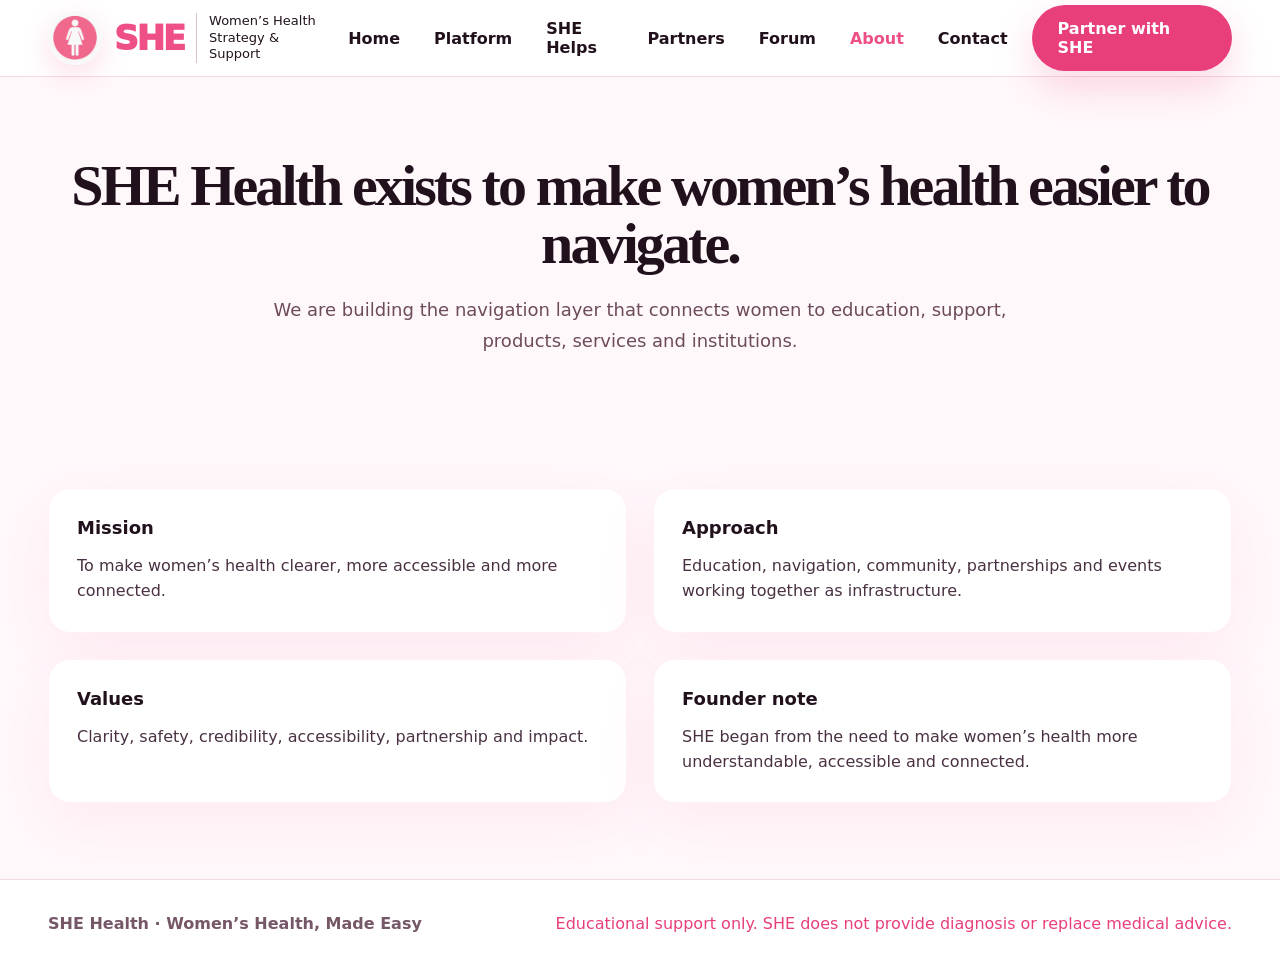
==== about.html @ 7ef0e28c "Update about.html" ====
<!doctype html><html lang="en"><head><link rel="stylesheet" href="css/global.css"><link rel="stylesheet" href="/style.css"><meta charset="utf-8"><meta name="viewport" content="width=device-width,initial-scale=1"><title>About | SHE Health</title><link rel="stylesheet" href="style.css"></head><body><header class="nav"><div class="wrap nav-inner"><a class="brand" href="index.html"><img class="brand-logo" src="assets/logo.png" alt="SHE Health logo"><div class="brand-name">SHE</div><div class="brand-tag">Women’s Health<br>Strategy & Support</div></a><nav class="links"><a href="index.html" >Home</a><a href="platform.html">Platform</a><a href="she-helps.html">SHE Helps</a><a href="partners.html">Partners</a><a href="forum.html">Forum</a><a href="about.html" class="active">About</a><a href="contact.html">Contact</a></nav><a class="btn" href="partners.html">Partner with SHE</a></div></header><main><section class="mini-hero"><div class="wrap"><h1>SHE Health exists to make women’s health easier to navigate.</h1><p>We are building the navigation layer that connects women to education, support, products, services and institutions.</p></div></section><section class="section"><div class="wrap grid2"><div class="card"><h3>Mission</h3><p>To make women’s health clearer, more accessible and more connected.</p></div><div class="card"><h3>Approach</h3><p>Education, navigation, community, partnerships and events working together as infrastructure.</p></div><div class="card"><h3>Values</h3><p>Clarity, safety, credibility, accessibility, partnership and impact.</p></div><div class="card"><h3>Founder note</h3><p>SHE began from the need to make women’s health more understandable, accessible and connected.</p></div></div></section></main><footer class="footer"><div class="wrap footer-inner"><strong>SHE Health · Women’s Health, Made Easy</strong><span>Educational support only. SHE does not provide diagnosis or replace medical advice.</span></div></footer></body></html>
---- css/global.css ----
/* ===== SHE GLOBAL DESIGN SYSTEM ===== */

:root {
  --she-pink: #e83e7c;
  --she-pink-dark: #c92f68;
  --she-pink-soft: #fff3f8;

  --she-black: #111111;
  --she-grey: #555;
  --she-border: #f3dbe6;
}

/* ===== GLOBAL OVERRIDE (FOR EXISTING MESSY STYLES) ===== */

/* Force ALL pinks to match */
button,
.btn,
a.button,
.cta,
.primary-btn {
  background: var(--she-pink) !important;
  border-color: var(--she-pink) !important;
  color: white !important;
}

button:hover,
.btn:hover {
  background: var(--she-pink-dark) !important;
}

/* Text highlights */
span,
.highlight,
.pink {
  color: var(--she-pink) !important;
}

/* Links */
a {
  color: var(--she-black);
}

a:hover {
  color: var(--she-pink);
}

/* Icons / circles */
.icon-circle,
.circle,
.badge {
  background: var(--she-pink) !important;
}

/* Soft background sections */
.soft-bg,
.section-light {
  background: var(--she-pink-soft) !important;
}

/* Borders */
* {
  border-color: var(--she-border);
}

/* ===== HEADER (FOR CONSISTENCY ACROSS ALL PAGES) ===== */

.site-header {
  height: 92px;
  padding: 0 48px;
  display: flex;
  align-items: center;
  justify-content: space-between;
  border-bottom: 1px solid var(--she-border);
  background: #fff;
}

.logo span {
  color: var(--she-pink) !important;
}

/* ===== FORCE OVERRIDE RANDOM INLINE STYLES ===== */

[style*="#e91e63"],
[style*="#ec4899"],
[style*="#d9166f"],
[style*="#ff4d8d"] {
  color: var(--she-pink) !important;
  background: var(--she-pink) !important;
  border-color: var(--she-pink) !important;
}
---- style.css ----
:root{--pink:#ef4f87;--pink2:#f47aa5;--deep:#21111d;--muted:#6d4b5b;--soft:#fff4f8;--card:#fff;--line:#f6d9e4}*{box-sizing:border-box}body{margin:0;background:#fff8fb;color:var(--deep);font-family:Inter,ui-sans-serif,system-ui,-apple-system,BlinkMacSystemFont,"Segoe UI",sans-serif}a{color:inherit;text-decoration:none}.wrap{max-width:1240px;margin:0 auto;padding:0 28px}.nav{position:sticky;top:0;z-index:50;background:rgba(255,255,255,.9);backdrop-filter:blur(14px);border-bottom:1px solid var(--line)}.nav-inner{height:76px;display:flex;align-items:center;justify-content:space-between;gap:24px}.brand{display:flex;align-items:center;gap:12px}.brand-logo{width:54px;height:54px;border-radius:50%;object-fit:cover;box-shadow:0 10px 28px rgba(239,79,135,.18)}.brand-name{font-size:34px;font-weight:950;letter-spacing:-.06em;color:var(--pink);line-height:.9}.brand-tag{font-size:13px;border-left:1px solid #d8c3cc;padding-left:12px;line-height:1.3;color:#22131e}.links{display:flex;align-items:center;gap:34px;font-weight:800}.links a.active,.links a:hover{color:var(--pink)}.btn{display:inline-flex;align-items:center;justify-content:center;border:0;border-radius:999px;padding:14px 26px;background:var(--pink);color:#fff;font-weight:900;box-shadow:0 16px 38px rgba(239,79,135,.22)}.btn.alt{background:#fff;color:var(--pink);border:1.5px solid var(--pink);box-shadow:none}.hero{position:relative;overflow:hidden;background:linear-gradient(180deg,#fff 0%,#fff1f6 100%);border-bottom:1px solid #fae1e9}.hero:after{content:"";position:absolute;left:-5%;right:-5%;bottom:-100px;height:270px;background:rgba(239,79,135,.09);border-radius:50% 50% 0 0;transform:rotate(-3deg)}.hero-grid{position:relative;z-index:1;display:grid;grid-template-columns:.9fr 1.1fr;gap:44px;align-items:center;min-height:650px}.headline{font-family:Georgia,'Times New Roman',serif;font-size:68px;line-height:.98;letter-spacing:-.05em;margin:0}.headline .pink{color:var(--pink)}.lead{font-size:18px;line-height:1.75;max-width:560px;color:#24151d;margin:26px 0}.actions{display:flex;gap:14px;flex-wrap:wrap}.proof{display:grid;grid-template-columns:repeat(3,1fr);gap:28px;margin-top:58px}.proof-item{display:flex;gap:14px;align-items:flex-start}.proof-icon{color:var(--pink);font-size:30px}.proof-title{font-weight:950;margin-bottom:6px}.proof-text{font-size:14px;line-height:1.5;color:#352231}.phones{position:relative;min-height:590px}.phone{position:absolute;bottom:0;border-radius:38px;filter:drop-shadow(0 28px 50px rgba(33,17,29,.22))}.phone.home{left:20px;width:335px;z-index:2}.phone.map{right:0;width:335px;z-index:1;transform:rotate(3deg)}.section{padding:76px 0}.support-grid{display:grid;grid-template-columns:.8fr repeat(4,1fr);gap:26px;align-items:stretch}.section-title{font-family:Georgia,'Times New Roman',serif;font-size:32px;line-height:1.05;letter-spacing:-.035em;margin:0 0 18px}.section-copy{color:#443040;line-height:1.55}.card{background:#fff;border-radius:22px;padding:28px;box-shadow:0 20px 60px rgba(239,79,135,.08);border:1px solid #fff1f5}.card-icon{width:54px;height:54px;border-radius:50%;display:grid;place-items:center;background:linear-gradient(135deg,var(--pink),#e64878);color:#fff;font-size:25px;margin-bottom:18px}.card h3{margin:0 0 16px;font-size:18px}.card p{color:#493143;line-height:1.55;margin:0}.card a,.pink-link{display:inline-block;color:var(--pink);font-weight:900;margin-top:20px}.quote{margin-top:30px;background:#fff4f8;border-radius:24px;padding:28px 40px;display:flex;justify-content:space-between;align-items:center;gap:24px}.quote-mark{font-size:64px;color:var(--pink);font-family:Georgia,serif;line-height:.5}.pill-cloud{display:flex;flex-wrap:wrap;gap:12px;justify-content:center;margin-top:30px}.pill{background:#fff;border-radius:999px;padding:12px 20px;font-weight:900;color:#755163;box-shadow:0 12px 34px rgba(239,79,135,.07)}.dark{background:#24151d;color:#fff}.gradient-panel{background:linear-gradient(135deg,#f24491,#24151d);color:#fff;border-radius:36px;padding:58px}.split{display:grid;grid-template-columns:1fr 1fr;gap:36px;align-items:center}.form{display:grid;gap:14px}.form input,.form select,.form textarea{width:100%;border:1px solid #f1cbd9;border-radius:16px;padding:15px 16px;font:inherit;background:#fff}.footer{padding:34px 0;border-top:1px solid var(--line);background:#fff;color:#765768}.footer-inner{display:flex;justify-content:space-between;gap:20px}.mini-hero{padding:80px 0 34px;text-align:center}.mini-hero h1{font-family:Georgia,'Times New Roman',serif;font-size:58px;letter-spacing:-.05em;line-height:1;margin:0}.mini-hero p{max-width:760px;margin:22px auto;color:var(--muted);font-size:18px;line-height:1.7}.grid3{display:grid;grid-template-columns:repeat(3,1fr);gap:22px}.grid2{display:grid;grid-template-columns:repeat(2,1fr);gap:26px}.notice{background:#fff;border-left:5px solid var(--pink);border-radius:20px;padding:26px;box-shadow:0 18px 48px rgba(239,79,135,.08)}@media(max-width:980px){.links{display:none}.hero-grid,.split,.support-grid{grid-template-columns:1fr}.headline{font-size:52px}.phones{min-height:auto;display:grid;grid-template-columns:1fr 1fr;gap:12px}.phone{position:relative;left:auto!important;right:auto!important;bottom:auto;width:100%!important;transform:none!important}.proof,.grid3,.grid2{grid-template-columns:1fr}.quote{display:block}.brand-name{font-size:28px}}@media(max-width:620px){.wrap{padding:0 18px}.hero-grid{min-height:auto;padding:56px 0}.headline{font-size:43px}.proof{grid-template-columns:1fr}.phones{grid-template-columns:1fr}.phone.map{display:none}.nav-inner{height:auto;padding:14px 0}.brand-tag{display:none}.btn{padding:12px 18px}.mini-hero h1{font-size:42px}.gradient-panel{padding:32px}}

/* Corrected previous homepage format with real logo + app visuals */
.brand-word{font-size:34px;font-weight:950;letter-spacing:-.06em;color:var(--pink);line-height:.9}.dark-btn{background:#24151d}.classic-hero{position:relative;overflow:hidden;padding:74px 0 84px;background:#fff8fb}.hero-glow{position:absolute;border-radius:999px;filter:blur(52px);opacity:.7}.hero-glow-one{width:360px;height:360px;background:#ffd3e2;left:42%;top:45px}.hero-glow-two{width:420px;height:420px;background:#ffe9f1;right:-140px;top:160px}.classic-hero-grid{position:relative;z-index:1;display:grid;grid-template-columns:1.05fr .95fr;gap:56px;align-items:center}.eyebrow{display:inline-flex;align-items:center;gap:8px;border:1px solid #f6cddd;background:#fff;border-radius:999px;padding:10px 16px;color:#c22c75;font-weight:900;box-shadow:0 10px 30px rgba(239,79,135,.08);margin-bottom:24px}.classic-copy h1{font-size:76px;line-height:.94;letter-spacing:-.07em;margin:0;font-weight:950}.classic-lead{font-size:20px;line-height:1.7;color:#6d4b5b;max-width:660px;margin:28px 0}.tag-row{display:flex;flex-wrap:wrap;gap:12px;margin-top:30px}.tag-row span{background:#fff;border-radius:999px;padding:11px 16px;color:#7b5364;font-weight:900;box-shadow:0 12px 34px rgba(239,79,135,.07)}.app-visual-card{position:relative;background:#fff;border:1px solid #f8dce7;border-radius:42px;padding:24px;box-shadow:0 34px 80px rgba(239,79,135,.16)}.visual-label{display:flex;justify-content:space-between;align-items:center;background:#fff3f8;border-radius:28px;padding:18px 20px;margin-bottom:18px}.visual-label p{margin:0 0 2px;color:#8c6274;font-size:14px;font-weight:900}.visual-label h3{margin:0;font-size:24px}.visual-label span{height:44px;width:44px;border-radius:50%;background:#fff;display:grid;place-items:center;color:var(--pink);box-shadow:0 8px 24px rgba(239,79,135,.12)}.app-screens{display:grid;grid-template-columns:1fr 1fr;gap:16px;align-items:end}.screen-card{background:#fff;border-radius:32px;padding:10px;box-shadow:0 22px 55px rgba(33,17,29,.14);overflow:hidden}.screen-card img{display:block;width:100%;height:auto;border-radius:24px}.main-screen{transform:translateY(10px)}.map-screen{transform:rotate(2deg)}.nearby-card{display:flex;gap:14px;margin-top:26px;background:#24151d;color:#fff;border-radius:28px;padding:22px}.nearby-card span{color:#ff8fbe;font-size:22px}.nearby-card p{margin:6px 0 0;color:rgba(255,255,255,.72);line-height:1.55}.white-band{background:#fff}.center-block{text-align:center}.mini-eyebrow{text-transform:uppercase;letter-spacing:.22em;color:var(--pink);font-size:13px;font-weight:950}.big-title{font-size:52px;line-height:1;letter-spacing:-.06em;margin:10px 0 18px;font-weight:950}.wide{max-width:760px;margin-left:auto;margin-right:auto}.platform-grid{margin-top:36px}.dark-section{background:#24151d;color:#fff}.light{color:#fff}.light-copy{color:rgba(255,255,255,.72)}.pink-text{color:#ff8fbe}.light-btn{background:#fff;color:#24151d;box-shadow:none;margin-top:24px}.step-grid{display:grid;grid-template-columns:repeat(3,1fr);gap:18px}.step-card{background:rgba(255,255,255,.09);border:1px solid rgba(255,255,255,.1);border-radius:30px;padding:28px}.step-card span{font-size:42px;color:#ff8fbe;font-weight:950}.step-card p{color:rgba(255,255,255,.72);line-height:1.55}.pill-cloud.left{justify-content:flex-start}.stack-card{display:grid;gap:16px;background:#fff;border-radius:38px;padding:24px;box-shadow:0 26px 70px rgba(239,79,135,.12)}.forum-badge{display:inline-flex;background:rgba(255,255,255,.14);border-radius:999px;padding:10px 16px;font-weight:900;margin-bottom:20px}.glass-card{background:rgba(255,255,255,.14);border-radius:32px;padding:30px}.glass-card p{color:rgba(255,255,255,.8)}.actions.center{justify-content:center}@media(max-width:980px){.classic-hero-grid{grid-template-columns:1fr}.classic-copy h1{font-size:56px}.app-screens{max-width:600px}.big-title{font-size:42px}.step-grid{grid-template-columns:1fr}}@media(max-width:620px){.classic-copy h1{font-size:42px}.classic-lead{font-size:17px}.app-screens{grid-template-columns:1fr}.map-screen{display:none}.app-visual-card{padding:16px;border-radius:28px}.big-title{font-size:36px}}
/* ===== SHE MOBILE HEADER ===== */

.she-mobile-header {
  width: 100%;
  height: 88px;
  padding: 18px 28px;
  display: flex;
  align-items: center;
  justify-content: space-between;
  background: #fff7fb;
  border-bottom: 1px solid #ffd6e8;
  position: sticky;
  top: 0;
  z-index: 999;
}

.she-brand {
  display: flex;
  align-items: center;
  gap: 14px;
  text-decoration: none;
  color: #ff3f96;
  font-weight: 900;
  font-size: 42px;
}

.she-logo {
  width: 58px;
  height: 58px;
  border-radius: 50%;
}

.she-menu-toggle {
  width: 52px;
  height: 52px;
  border: none;
  background: transparent;
  display: flex;
  flex-direction: column;
  justify-content: center;
  gap: 7px;
  cursor: pointer;
}

.she-menu-toggle span {
  width: 34px;
  height: 4px;
  background: #ff3f96;
  border-radius: 999px;
}

.she-mobile-menu {
  display: none;
  flex-direction: column;
  background: #fff7fb;
  padding: 24px 28px;
  gap: 20px;
  position: sticky;
  top: 88px;
  z-index: 998;
}

.she-mobile-menu a {
  color: #2a1522;
  text-decoration: none;
  font-size: 22px;
  font-weight: 800;
}

.she-mobile-menu .menu-cta {
  background: #ff3f96;
  color: white;
  padding: 16px;
  border-radius: 999px;
  text-align: center;
}

.she-mobile-menu.active {
  display: flex;
}

/* Hide on desktop */
@media (min-width: 769px) {
  .she-mobile-header,
  .she-mobile-menu {
    display: none;
  }
}
---- style.css ----
:root{--pink:#ef4f87;--pink2:#f47aa5;--deep:#21111d;--muted:#6d4b5b;--soft:#fff4f8;--card:#fff;--line:#f6d9e4}*{box-sizing:border-box}body{margin:0;background:#fff8fb;color:var(--deep);font-family:Inter,ui-sans-serif,system-ui,-apple-system,BlinkMacSystemFont,"Segoe UI",sans-serif}a{color:inherit;text-decoration:none}.wrap{max-width:1240px;margin:0 auto;padding:0 28px}.nav{position:sticky;top:0;z-index:50;background:rgba(255,255,255,.9);backdrop-filter:blur(14px);border-bottom:1px solid var(--line)}.nav-inner{height:76px;display:flex;align-items:center;justify-content:space-between;gap:24px}.brand{display:flex;align-items:center;gap:12px}.brand-logo{width:54px;height:54px;border-radius:50%;object-fit:cover;box-shadow:0 10px 28px rgba(239,79,135,.18)}.brand-name{font-size:34px;font-weight:950;letter-spacing:-.06em;color:var(--pink);line-height:.9}.brand-tag{font-size:13px;border-left:1px solid #d8c3cc;padding-left:12px;line-height:1.3;color:#22131e}.links{display:flex;align-items:center;gap:34px;font-weight:800}.links a.active,.links a:hover{color:var(--pink)}.btn{display:inline-flex;align-items:center;justify-content:center;border:0;border-radius:999px;padding:14px 26px;background:var(--pink);color:#fff;font-weight:900;box-shadow:0 16px 38px rgba(239,79,135,.22)}.btn.alt{background:#fff;color:var(--pink);border:1.5px solid var(--pink);box-shadow:none}.hero{position:relative;overflow:hidden;background:linear-gradient(180deg,#fff 0%,#fff1f6 100%);border-bottom:1px solid #fae1e9}.hero:after{content:"";position:absolute;left:-5%;right:-5%;bottom:-100px;height:270px;background:rgba(239,79,135,.09);border-radius:50% 50% 0 0;transform:rotate(-3deg)}.hero-grid{position:relative;z-index:1;display:grid;grid-template-columns:.9fr 1.1fr;gap:44px;align-items:center;min-height:650px}.headline{font-family:Georgia,'Times New Roman',serif;font-size:68px;line-height:.98;letter-spacing:-.05em;margin:0}.headline .pink{color:var(--pink)}.lead{font-size:18px;line-height:1.75;max-width:560px;color:#24151d;margin:26px 0}.actions{display:flex;gap:14px;flex-wrap:wrap}.proof{display:grid;grid-template-columns:repeat(3,1fr);gap:28px;margin-top:58px}.proof-item{display:flex;gap:14px;align-items:flex-start}.proof-icon{color:var(--pink);font-size:30px}.proof-title{font-weight:950;margin-bottom:6px}.proof-text{font-size:14px;line-height:1.5;color:#352231}.phones{position:relative;min-height:590px}.phone{position:absolute;bottom:0;border-radius:38px;filter:drop-shadow(0 28px 50px rgba(33,17,29,.22))}.phone.home{left:20px;width:335px;z-index:2}.phone.map{right:0;width:335px;z-index:1;transform:rotate(3deg)}.section{padding:76px 0}.support-grid{display:grid;grid-template-columns:.8fr repeat(4,1fr);gap:26px;align-items:stretch}.section-title{font-family:Georgia,'Times New Roman',serif;font-size:32px;line-height:1.05;letter-spacing:-.035em;margin:0 0 18px}.section-copy{color:#443040;line-height:1.55}.card{background:#fff;border-radius:22px;padding:28px;box-shadow:0 20px 60px rgba(239,79,135,.08);border:1px solid #fff1f5}.card-icon{width:54px;height:54px;border-radius:50%;display:grid;place-items:center;background:linear-gradient(135deg,var(--pink),#e64878);color:#fff;font-size:25px;margin-bottom:18px}.card h3{margin:0 0 16px;font-size:18px}.card p{color:#493143;line-height:1.55;margin:0}.card a,.pink-link{display:inline-block;color:var(--pink);font-weight:900;margin-top:20px}.quote{margin-top:30px;background:#fff4f8;border-radius:24px;padding:28px 40px;display:flex;justify-content:space-between;align-items:center;gap:24px}.quote-mark{font-size:64px;color:var(--pink);font-family:Georgia,serif;line-height:.5}.pill-cloud{display:flex;flex-wrap:wrap;gap:12px;justify-content:center;margin-top:30px}.pill{background:#fff;border-radius:999px;padding:12px 20px;font-weight:900;color:#755163;box-shadow:0 12px 34px rgba(239,79,135,.07)}.dark{background:#24151d;color:#fff}.gradient-panel{background:linear-gradient(135deg,#f24491,#24151d);color:#fff;border-radius:36px;padding:58px}.split{display:grid;grid-template-columns:1fr 1fr;gap:36px;align-items:center}.form{display:grid;gap:14px}.form input,.form select,.form textarea{width:100%;border:1px solid #f1cbd9;border-radius:16px;padding:15px 16px;font:inherit;background:#fff}.footer{padding:34px 0;border-top:1px solid var(--line);background:#fff;color:#765768}.footer-inner{display:flex;justify-content:space-between;gap:20px}.mini-hero{padding:80px 0 34px;text-align:center}.mini-hero h1{font-family:Georgia,'Times New Roman',serif;font-size:58px;letter-spacing:-.05em;line-height:1;margin:0}.mini-hero p{max-width:760px;margin:22px auto;color:var(--muted);font-size:18px;line-height:1.7}.grid3{display:grid;grid-template-columns:repeat(3,1fr);gap:22px}.grid2{display:grid;grid-template-columns:repeat(2,1fr);gap:26px}.notice{background:#fff;border-left:5px solid var(--pink);border-radius:20px;padding:26px;box-shadow:0 18px 48px rgba(239,79,135,.08)}@media(max-width:980px){.links{display:none}.hero-grid,.split,.support-grid{grid-template-columns:1fr}.headline{font-size:52px}.phones{min-height:auto;display:grid;grid-template-columns:1fr 1fr;gap:12px}.phone{position:relative;left:auto!important;right:auto!important;bottom:auto;width:100%!important;transform:none!important}.proof,.grid3,.grid2{grid-template-columns:1fr}.quote{display:block}.brand-name{font-size:28px}}@media(max-width:620px){.wrap{padding:0 18px}.hero-grid{min-height:auto;padding:56px 0}.headline{font-size:43px}.proof{grid-template-columns:1fr}.phones{grid-template-columns:1fr}.phone.map{display:none}.nav-inner{height:auto;padding:14px 0}.brand-tag{display:none}.btn{padding:12px 18px}.mini-hero h1{font-size:42px}.gradient-panel{padding:32px}}

/* Corrected previous homepage format with real logo + app visuals */
.brand-word{font-size:34px;font-weight:950;letter-spacing:-.06em;color:var(--pink);line-height:.9}.dark-btn{background:#24151d}.classic-hero{position:relative;overflow:hidden;padding:74px 0 84px;background:#fff8fb}.hero-glow{position:absolute;border-radius:999px;filter:blur(52px);opacity:.7}.hero-glow-one{width:360px;height:360px;background:#ffd3e2;left:42%;top:45px}.hero-glow-two{width:420px;height:420px;background:#ffe9f1;right:-140px;top:160px}.classic-hero-grid{position:relative;z-index:1;display:grid;grid-template-columns:1.05fr .95fr;gap:56px;align-items:center}.eyebrow{display:inline-flex;align-items:center;gap:8px;border:1px solid #f6cddd;background:#fff;border-radius:999px;padding:10px 16px;color:#c22c75;font-weight:900;box-shadow:0 10px 30px rgba(239,79,135,.08);margin-bottom:24px}.classic-copy h1{font-size:76px;line-height:.94;letter-spacing:-.07em;margin:0;font-weight:950}.classic-lead{font-size:20px;line-height:1.7;color:#6d4b5b;max-width:660px;margin:28px 0}.tag-row{display:flex;flex-wrap:wrap;gap:12px;margin-top:30px}.tag-row span{background:#fff;border-radius:999px;padding:11px 16px;color:#7b5364;font-weight:900;box-shadow:0 12px 34px rgba(239,79,135,.07)}.app-visual-card{position:relative;background:#fff;border:1px solid #f8dce7;border-radius:42px;padding:24px;box-shadow:0 34px 80px rgba(239,79,135,.16)}.visual-label{display:flex;justify-content:space-between;align-items:center;background:#fff3f8;border-radius:28px;padding:18px 20px;margin-bottom:18px}.visual-label p{margin:0 0 2px;color:#8c6274;font-size:14px;font-weight:900}.visual-label h3{margin:0;font-size:24px}.visual-label span{height:44px;width:44px;border-radius:50%;background:#fff;display:grid;place-items:center;color:var(--pink);box-shadow:0 8px 24px rgba(239,79,135,.12)}.app-screens{display:grid;grid-template-columns:1fr 1fr;gap:16px;align-items:end}.screen-card{background:#fff;border-radius:32px;padding:10px;box-shadow:0 22px 55px rgba(33,17,29,.14);overflow:hidden}.screen-card img{display:block;width:100%;height:auto;border-radius:24px}.main-screen{transform:translateY(10px)}.map-screen{transform:rotate(2deg)}.nearby-card{display:flex;gap:14px;margin-top:26px;background:#24151d;color:#fff;border-radius:28px;padding:22px}.nearby-card span{color:#ff8fbe;font-size:22px}.nearby-card p{margin:6px 0 0;color:rgba(255,255,255,.72);line-height:1.55}.white-band{background:#fff}.center-block{text-align:center}.mini-eyebrow{text-transform:uppercase;letter-spacing:.22em;color:var(--pink);font-size:13px;font-weight:950}.big-title{font-size:52px;line-height:1;letter-spacing:-.06em;margin:10px 0 18px;font-weight:950}.wide{max-width:760px;margin-left:auto;margin-right:auto}.platform-grid{margin-top:36px}.dark-section{background:#24151d;color:#fff}.light{color:#fff}.light-copy{color:rgba(255,255,255,.72)}.pink-text{color:#ff8fbe}.light-btn{background:#fff;color:#24151d;box-shadow:none;margin-top:24px}.step-grid{display:grid;grid-template-columns:repeat(3,1fr);gap:18px}.step-card{background:rgba(255,255,255,.09);border:1px solid rgba(255,255,255,.1);border-radius:30px;padding:28px}.step-card span{font-size:42px;color:#ff8fbe;font-weight:950}.step-card p{color:rgba(255,255,255,.72);line-height:1.55}.pill-cloud.left{justify-content:flex-start}.stack-card{display:grid;gap:16px;background:#fff;border-radius:38px;padding:24px;box-shadow:0 26px 70px rgba(239,79,135,.12)}.forum-badge{display:inline-flex;background:rgba(255,255,255,.14);border-radius:999px;padding:10px 16px;font-weight:900;margin-bottom:20px}.glass-card{background:rgba(255,255,255,.14);border-radius:32px;padding:30px}.glass-card p{color:rgba(255,255,255,.8)}.actions.center{justify-content:center}@media(max-width:980px){.classic-hero-grid{grid-template-columns:1fr}.classic-copy h1{font-size:56px}.app-screens{max-width:600px}.big-title{font-size:42px}.step-grid{grid-template-columns:1fr}}@media(max-width:620px){.classic-copy h1{font-size:42px}.classic-lead{font-size:17px}.app-screens{grid-template-columns:1fr}.map-screen{display:none}.app-visual-card{padding:16px;border-radius:28px}.big-title{font-size:36px}}
/* ===== SHE MOBILE HEADER ===== */

.she-mobile-header {
  width: 100%;
  height: 88px;
  padding: 18px 28px;
  display: flex;
  align-items: center;
  justify-content: space-between;
  background: #fff7fb;
  border-bottom: 1px solid #ffd6e8;
  position: sticky;
  top: 0;
  z-index: 999;
}

.she-brand {
  display: flex;
  align-items: center;
  gap: 14px;
  text-decoration: none;
  color: #ff3f96;
  font-weight: 900;
  font-size: 42px;
}

.she-logo {
  width: 58px;
  height: 58px;
  border-radius: 50%;
}

.she-menu-toggle {
  width: 52px;
  height: 52px;
  border: none;
  background: transparent;
  display: flex;
  flex-direction: column;
  justify-content: center;
  gap: 7px;
  cursor: pointer;
}

.she-menu-toggle span {
  width: 34px;
  height: 4px;
  background: #ff3f96;
  border-radius: 999px;
}

.she-mobile-menu {
  display: none;
  flex-direction: column;
  background: #fff7fb;
  padding: 24px 28px;
  gap: 20px;
  position: sticky;
  top: 88px;
  z-index: 998;
}

.she-mobile-menu a {
  color: #2a1522;
  text-decoration: none;
  font-size: 22px;
  font-weight: 800;
}

.she-mobile-menu .menu-cta {
  background: #ff3f96;
  color: white;
  padding: 16px;
  border-radius: 999px;
  text-align: center;
}

.she-mobile-menu.active {
  display: flex;
}

/* Hide on desktop */
@media (min-width: 769px) {
  .she-mobile-header,
  .she-mobile-menu {
    display: none;
  }
}
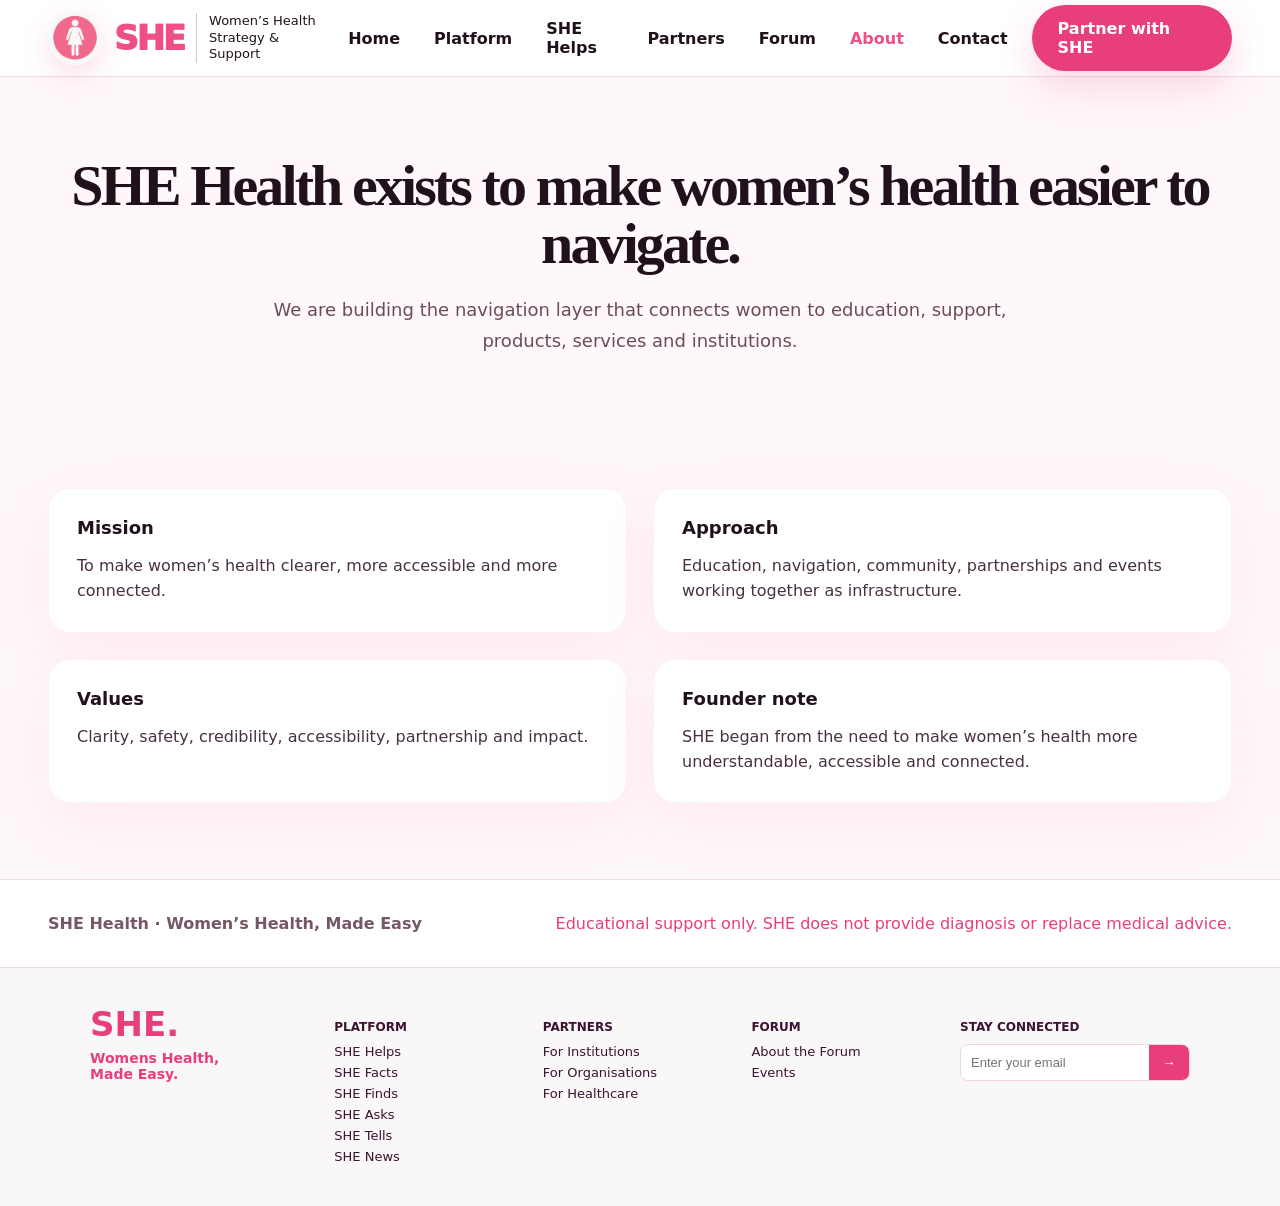
==== commit ffe7ac13: "Update about.html" ====
--- a/about.html
+++ b/about.html
@@ -1 +1,41 @@
-<!doctype html><html lang="en"><head><link rel="stylesheet" href="css/global.css"><link rel="stylesheet" href="/style.css"><meta charset="utf-8"><meta name="viewport" content="width=device-width,initial-scale=1"><title>About | SHE Health</title><link rel="stylesheet" href="style.css"></head><body><header class="nav"><div class="wrap nav-inner"><a class="brand" href="index.html"><img class="brand-logo" src="assets/logo.png" alt="SHE Health logo"><div class="brand-name">SHE</div><div class="brand-tag">Women’s Health<br>Strategy & Support</div></a><nav class="links"><a href="index.html" >Home</a><a href="platform.html">Platform</a><a href="she-helps.html">SHE Helps</a><a href="partners.html">Partners</a><a href="forum.html">Forum</a><a href="about.html" class="active">About</a><a href="contact.html">Contact</a></nav><a class="btn" href="partners.html">Partner with SHE</a></div></header><main><section class="mini-hero"><div class="wrap"><h1>SHE Health exists to make women’s health easier to navigate.</h1><p>We are building the navigation layer that connects women to education, support, products, services and institutions.</p></div></section><section class="section"><div class="wrap grid2"><div class="card"><h3>Mission</h3><p>To make women’s health clearer, more accessible and more connected.</p></div><div class="card"><h3>Approach</h3><p>Education, navigation, community, partnerships and events working together as infrastructure.</p></div><div class="card"><h3>Values</h3><p>Clarity, safety, credibility, accessibility, partnership and impact.</p></div><div class="card"><h3>Founder note</h3><p>SHE began from the need to make women’s health more understandable, accessible and connected.</p></div></div></section></main><footer class="footer"><div class="wrap footer-inner"><strong>SHE Health · Women’s Health, Made Easy</strong><span>Educational support only. SHE does not provide diagnosis or replace medical advice.</span></div></footer></body></html>
+<!doctype html><html lang="en"><head><link rel="stylesheet" href="css/global.css"><link rel="stylesheet" href="/style.css"><meta charset="utf-8"><meta name="viewport" content="width=device-width,initial-scale=1"><title>About | SHE Health</title><link rel="stylesheet" href="style.css"></head><body><header class="nav"><div class="wrap nav-inner"><a class="brand" href="index.html"><img class="brand-logo" src="assets/logo.png" alt="SHE Health logo"><div class="brand-name">SHE</div><div class="brand-tag">Women’s Health<br>Strategy & Support</div></a><nav class="links"><a href="index.html" >Home</a><a href="platform.html">Platform</a><a href="she-helps.html">SHE Helps</a><a href="partners.html">Partners</a><a href="forum.html">Forum</a><a href="about.html" class="active">About</a><a href="contact.html">Contact</a></nav><a class="btn" href="partners.html">Partner with SHE</a></div></header><main><section class="mini-hero"><div class="wrap"><h1>SHE Health exists to make women’s health easier to navigate.</h1><p>We are building the navigation layer that connects women to education, support, products, services and institutions.</p></div></section><section class="section"><div class="wrap grid2"><div class="card"><h3>Mission</h3><p>To make women’s health clearer, more accessible and more connected.</p></div><div class="card"><h3>Approach</h3><p>Education, navigation, community, partnerships and events working together as infrastructure.</p></div><div class="card"><h3>Values</h3><p>Clarity, safety, credibility, accessibility, partnership and impact.</p></div><div class="card"><h3>Founder note</h3><p>SHE began from the need to make women’s health more understandable, accessible and connected.</p></div></div></section></main><footer class="footer"><div class="wrap footer-inner"><strong>SHE Health · Women’s Health, Made Easy</strong><span>Educational support only. SHE does not provide diagnosis or replace medical advice.</span></div></footer><footer class="site-footer secondary-footer">
+  <div class="footer-grid">
+
+    <div class="footer-brand">
+      <h2>SHE<span>.</span></h2>
+      <p>Womens Health,<br>Made Easy.</p>
+    </div>
+
+    <div>
+      <h4>Platform</h4>
+      <a href="she-helps.html">SHE Helps</a>
+      <a href="she-facts.html">SHE Facts</a>
+      <a href="she-finds.html">SHE Finds</a>
+      <a href="platform.html">SHE Asks</a>
+      <a href="platform.html">SHE Tells</a>
+      <a href="platform.html">SHE News</a>
+    </div>
+
+    <div>
+      <h4>Partners</h4>
+      <a href="partners.html">For Institutions</a>
+      <a href="partners.html">For Organisations</a>
+      <a href="partners.html">For Healthcare</a>
+    </div>
+
+    <div>
+      <h4>Forum</h4>
+      <a href="forum.html">About the Forum</a>
+      <a href="forum.html">Events</a>
+    </div>
+
+    <div>
+      <h4>Stay Connected</h4>
+      <form class="footer-form">
+        <input type="email" placeholder="Enter your email">
+        <button type="submit">→</button>
+      </form>
+    </div>
+
+  </div>
+</footer></body></html>
--- a/css/global.css
+++ b/css/global.css
@@ -88,3 +88,161 @@
   background: var(--she-pink) !important;
   border-color: var(--she-pink) !important;
 }
+.platform-link {
+  display: block;
+  text-decoration: none;
+  color: inherit;
+  cursor: pointer;
+}
+
+.platform-link:hover {
+  transform: translateY(-6px);
+  box-shadow: 0 20px 60px rgba(59, 18, 48, 0.12);
+  border-color: #e83e7c;
+}
+/* FIX SHE FACTS / FINDS LEFT OPTION BUTTONS */
+.she-topic-btn {
+  background: #ffffff !important;
+  color: #3b1230 !important;
+}
+
+.she-topic-btn.is-active,
+.she-topic-btn:hover {
+  background: #fff3f8 !important;
+  border-color: #e83e7c !important;
+}
+
+.she-topic-name,
+.she-topic-meta {
+  color: #3b1230 !important;
+}
+/* SHE FACTS - YOUR PATTERN + SYMPTOM PILLS FIX */
+
+.she-pattern-card {
+  grid-column: 1 / -1 !important;
+  background: linear-gradient(135deg, #fff3f8, #ffffff) !important;
+  border: 1px solid #efd5df !important;
+  border-radius: 22px !important;
+  padding: 20px !important;
+  margin-bottom: 4px !important;
+}
+
+.she-pattern-label {
+  display: inline-block !important;
+  margin-bottom: 10px !important;
+  color: #e83e7c !important;
+  font-size: 12px !important;
+  font-weight: 900 !important;
+  text-transform: uppercase !important;
+  letter-spacing: 0.06em !important;
+}
+
+.she-pattern-card h4 {
+  margin: 0 0 8px !important;
+  color: #3b1230 !important;
+}
+
+.she-pattern-card p {
+  margin: 0 !important;
+  color: #6f5b66 !important;
+  line-height: 1.6 !important;
+}
+
+.she-symptom-pills {
+  display: flex !important;
+  flex-wrap: wrap !important;
+  gap: 8px !important;
+}
+
+.she-symptom-pill {
+  display: inline-flex !important;
+  background: #fff3f8 !important;
+  color: #3b1230 !important;
+  border: 1px solid #efd5df !important;
+  border-radius: 999px !important;
+  padding: 8px 12px !important;
+  font-size: 13px !important;
+  font-weight: 700 !important;
+}
+/* SECONDARY FOOTER (LIGHT + SEPARATED) */
+
+.secondary-footer {
+  background: #faf7f9;
+  border-top: 1px solid #f0dbe4;
+  padding: 36px 40px;
+}
+
+.footer-grid {
+  max-width: 1100px;
+  margin: 0 auto;
+  display: grid;
+  grid-template-columns: 1.2fr repeat(4, 1fr);
+  gap: 30px;
+}
+
+.footer-brand h2 {
+  font-size: 34px;
+  margin: 0;
+  color: #e83e7c;
+}
+
+.footer-brand p {
+  margin: 6px 0 0;
+  font-weight: 700;
+  color: #e83e7c;
+  font-size: 14px;
+}
+
+.secondary-footer h4 {
+  font-size: 12px;
+  text-transform: uppercase;
+  margin-bottom: 10px;
+  color: #3b1230;
+}
+
+.secondary-footer a {
+  display: block;
+  font-size: 13px;
+  margin-bottom: 6px;
+  color: #3b1230;
+  text-decoration: none;
+}
+
+.secondary-footer a:hover {
+  color: #e83e7c;
+}
+
+.footer-form {
+  display: flex;
+  border: 1px solid #efd5df;
+  border-radius: 8px;
+  overflow: hidden;
+}
+
+.footer-form input {
+  flex: 1;
+  border: none;
+  padding: 10px;
+  font-size: 13px;
+  outline: none;
+}
+
+.footer-form button {
+  background: #e83e7c;
+  color: white;
+  border: none;
+  width: 40px;
+  cursor: pointer;
+}
+
+@media (max-width: 900px) {
+  .footer-grid {
+    grid-template-columns: 1fr 1fr;
+  }
+}
+
+@media (max-width: 600px) {
+  .footer-grid {
+    grid-template-columns: 1fr;
+  }
+}
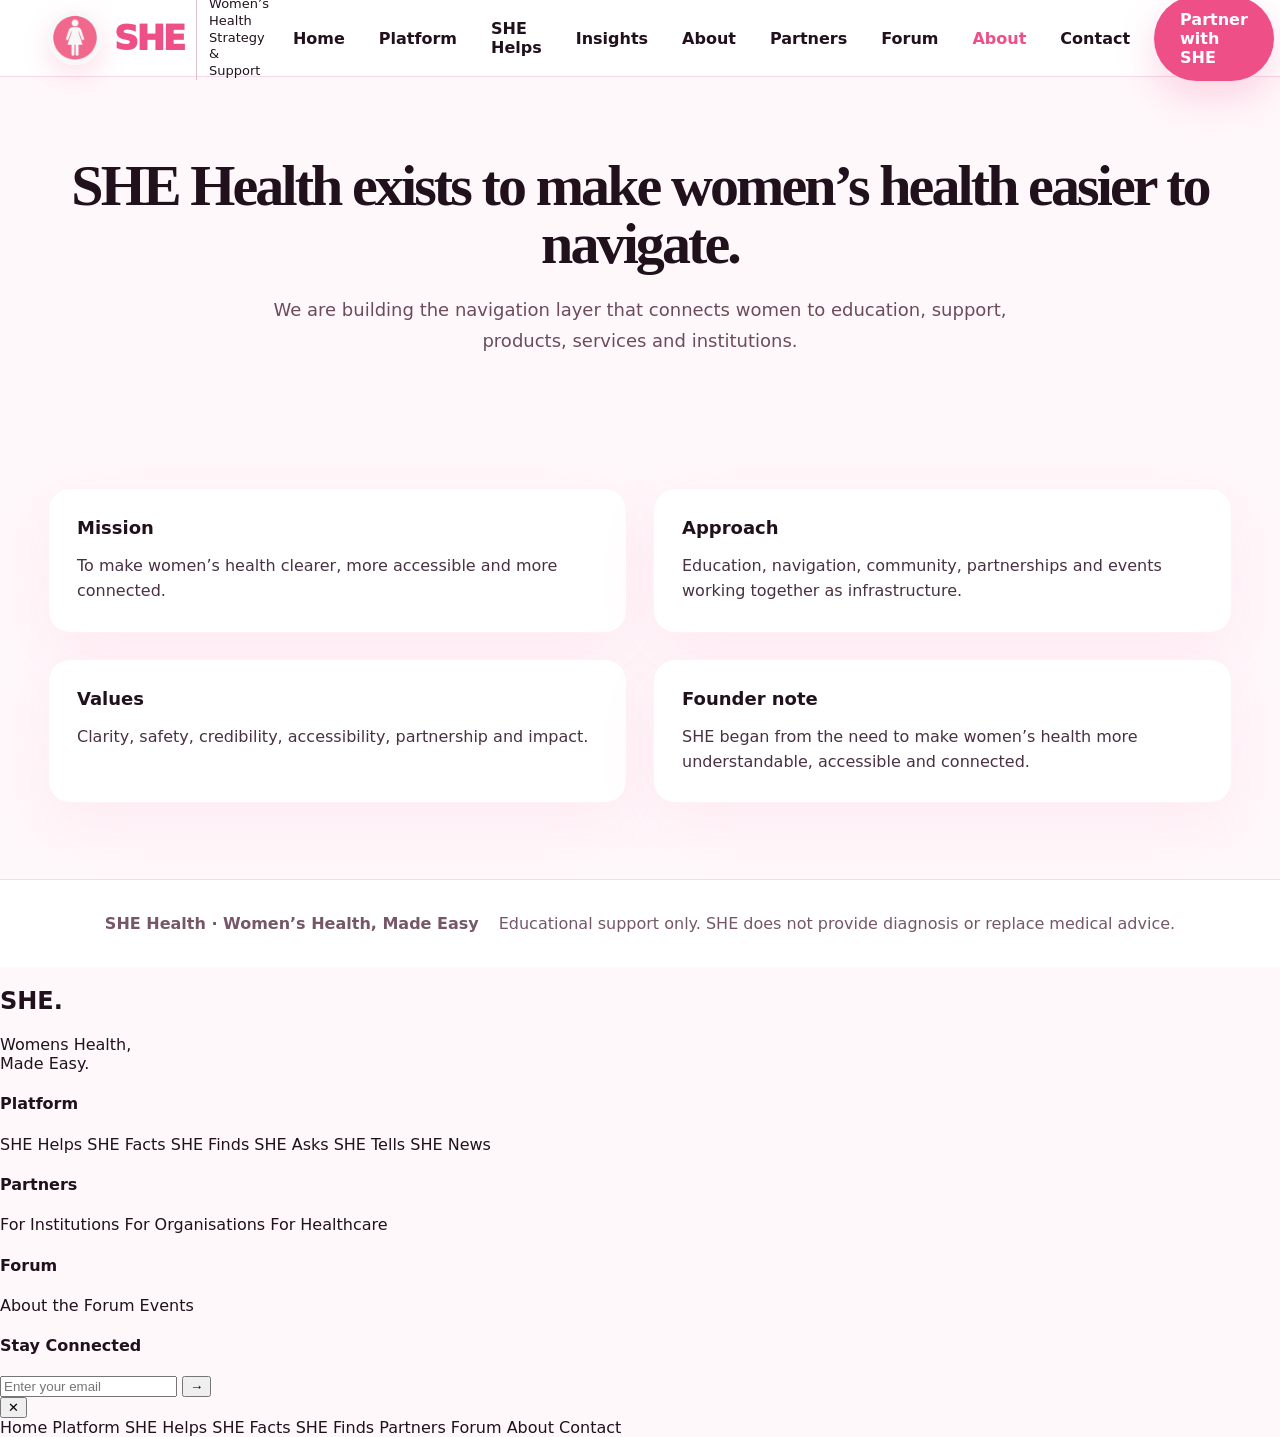
==== commit 5126489a: "Rebuild Forum archive and add Insights page" ====
--- a/about.html
+++ b/about.html
@@ -1,4 +1,6 @@
-<!doctype html><html lang="en"><head><link rel="stylesheet" href="css/global.css"><link rel="stylesheet" href="/style.css"><meta charset="utf-8"><meta name="viewport" content="width=device-width,initial-scale=1"><title>About | SHE Health</title><link rel="stylesheet" href="style.css"></head><body><header class="nav"><div class="wrap nav-inner"><a class="brand" href="index.html"><img class="brand-logo" src="assets/logo.png" alt="SHE Health logo"><div class="brand-name">SHE</div><div class="brand-tag">Women’s Health<br>Strategy & Support</div></a><nav class="links"><a href="index.html" >Home</a><a href="platform.html">Platform</a><a href="she-helps.html">SHE Helps</a><a href="partners.html">Partners</a><a href="forum.html">Forum</a><a href="about.html" class="active">About</a><a href="contact.html">Contact</a></nav><a class="btn" href="partners.html">Partner with SHE</a></div></header><main><section class="mini-hero"><div class="wrap"><h1>SHE Health exists to make women’s health easier to navigate.</h1><p>We are building the navigation layer that connects women to education, support, products, services and institutions.</p></div></section><section class="section"><div class="wrap grid2"><div class="card"><h3>Mission</h3><p>To make women’s health clearer, more accessible and more connected.</p></div><div class="card"><h3>Approach</h3><p>Education, navigation, community, partnerships and events working together as infrastructure.</p></div><div class="card"><h3>Values</h3><p>Clarity, safety, credibility, accessibility, partnership and impact.</p></div><div class="card"><h3>Founder note</h3><p>SHE began from the need to make women’s health more understandable, accessible and connected.</p></div></div></section></main><footer class="footer"><div class="wrap footer-inner"><strong>SHE Health · Women’s Health, Made Easy</strong><span>Educational support only. SHE does not provide diagnosis or replace medical advice.</span></div></footer><footer class="site-footer secondary-footer">
+<!doctype html><html lang="en"><head><link rel="stylesheet" href="css/global.css"><link rel="stylesheet" href="/style.css"><meta charset="utf-8"><meta name="viewport" content="width=device-width,initial-scale=1"><title>About | SHE Health</title><link rel="stylesheet" href="style.css"></head><body><header class="nav"><div class="wrap nav-inner"><a class="brand" href="index.html"><img class="brand-logo" src="assets/logo.png" alt="SHE Health logo"><div class="brand-name">SHE</div><div class="brand-tag">Women’s Health<br>Strategy & Support</div></a><nav class="links"><a href="index.html" >Home</a><a href="platform.html">Platform</a><a href="she-helps.html">SHE Helps</a><a href="insights.html">Insights</a>
+      <a href="about.html">About</a>
+      <a href="partners.html">Partners</a><a href="forum.html">Forum</a><a href="about.html" class="active">About</a><a href="contact.html">Contact</a></nav><a class="btn" href="partners.html">Partner with SHE</a></div></header><main><section class="mini-hero"><div class="wrap"><h1>SHE Health exists to make women’s health easier to navigate.</h1><p>We are building the navigation layer that connects women to education, support, products, services and institutions.</p></div></section><section class="section"><div class="wrap grid2"><div class="card"><h3>Mission</h3><p>To make women’s health clearer, more accessible and more connected.</p></div><div class="card"><h3>Approach</h3><p>Education, navigation, community, partnerships and events working together as infrastructure.</p></div><div class="card"><h3>Values</h3><p>Clarity, safety, credibility, accessibility, partnership and impact.</p></div><div class="card"><h3>Founder note</h3><p>SHE began from the need to make women’s health more understandable, accessible and connected.</p></div></div></section></main><footer class="footer"><div class="wrap footer-inner"><strong>SHE Health · Women’s Health, Made Easy</strong><span>Educational support only. SHE does not provide diagnosis or replace medical advice.</span></div></footer><footer class="site-footer secondary-footer">
   <div class="footer-grid">
 
     <div class="footer-brand">
@@ -38,4 +40,4 @@
     </div>
 
   </div>
-</footer></body></html>
+</footer><script src="js/global-ui.js"></script></body></html>
--- a/css/global.css
+++ b/css/global.css
@@ -1,248 +1,635 @@
-/* ===== SHE GLOBAL DESIGN SYSTEM ===== */
+/* ===== SHE CLEAN SYSTEM ===== */
+
+:root {
+  --pink: #e83e7c;
+  --pink-dark: #c92f68;
+  --pink-soft: #fff3f8;
+
+  --black: #111;
+  --text: #3b1230;
+  --border: #f3dbe6;
+}
+
+/* RESET */
+* {
+  box-sizing: border-box;
+}
+
+body {
+  margin: 0;
+  font-family: Inter, Arial, sans-serif;
+  background: var(--pink-soft);
+  color: var(--black);
+}
+
+a {
+  text-decoration: none;
+  color: inherit;
+}
+
+/* ===== HEADER ===== */
+
+.she-header {
+  position: sticky;
+  top: 0;
+  z-index: 1000;
+
+  height: 86px;
+  padding: 0 6%;
+  background: #fff;
+  border-bottom: 1px solid var(--border);
+
+  display: flex;
+  align-items: center;
+  justify-content: space-between;
+}
+
+.she-brand {
+  display: flex;
+  align-items: center;
+  gap: 12px;
+}
+
+.she-icon {
+  width: 44px;
+  height: 44px;
+  border-radius: 50%;
+  background: var(--pink);
+  color: white;
+
+  display: flex;
+  align-items: center;
+  justify-content: center;
+  font-weight: 900;
+}
+
+.she-title {
+  display: flex;
+  flex-direction: column;
+}
+
+.she-title strong {
+  font-size: 28px;
+  color: var(--pink);
+}
+
+.she-title span {
+  font-size: 11px;
+  color: var(--text);
+}
+
+.she-nav {
+  display: flex;
+  gap: 22px;
+}
+
+.she-nav a {
+  font-weight: 700;
+}
+
+.she-cta {
+  background: var(--pink);
+  color: white;
+  padding: 12px 22px;
+  border-radius: 999px;
+}
+
+/* ===== MOBILE MENU ===== */
+
+.menu-btn {
+  display: none;
+  background: var(--pink);
+  color: white;
+  border: 0;
+  width: 44px;
+  height: 44px;
+  border-radius: 50%;
+}
+
+@media (max-width: 900px) {
+  .she-nav {
+    display: none;
+    position: absolute;
+    top: 86px;
+    left: 0;
+    width: 100%;
+    background: #fff;
+    padding: 20px;
+    flex-direction: column;
+    gap: 16px;
+  }
+
+  .she-nav.open {
+    display: flex;
+  }
+
+  .menu-btn {
+    display: block;
+  }
+}
+
+/* ===== HERO ===== */
+
+.hero {
+  padding: 80px 6%;
+  text-align: center;
+}
+
+.hero h1 {
+  font-size: clamp(32px, 8vw, 60px);
+  margin-bottom: 20px;
+}
+
+.hero p {
+  max-width: 600px;
+  margin: 0 auto;
+  color: var(--text);
+}
+
+/* ===== CARDS ===== */
+
+.grid {
+  max-width: 1100px;
+  margin: 60px auto;
+  padding: 0 6%;
+
+  display: grid;
+  grid-template-columns: repeat(3, 1fr);
+  gap: 26px;
+}
+
+.card {
+  background: #fff;
+  border-radius: 24px;
+  padding: 28px;
+
+  box-shadow: 0 12px 40px rgba(0,0,0,0.06);
+
+  transition: 0.2s;
+}
+
+.card:hover {
+  transform: translateY(-5px);
+}
+
+.card-icon {
+  width: 50px;
+  height: 50px;
+  border-radius: 50%;
+  background: var(--pink);
+  color: white;
+
+  display: flex;
+  align-items: center;
+  justify-content: center;
+
+  margin-bottom: 18px;
+}
+
+/* ===== INTERACTIVE ===== */
+
+.filter-bar {
+  display: flex;
+  gap: 10px;
+  justify-content: center;
+  margin-bottom: 30px;
+}
+
+.filter-btn {
+  padding: 10px 16px;
+  border-radius: 999px;
+  border: 1px solid var(--border);
+  background: white;
+  cursor: pointer;
+}
+
+.filter-btn.active {
+  background: var(--pink);
+  color: white;
+}
+
+.hidden {
+  display: none;
+}
+
+/* ===== FOOTER ===== */
+
+.footer {
+  padding: 30px 6%;
+  border-top: 1px solid var(--border);
+  background: white;
+
+  display: flex;
+  justify-content: space-between;
+}
+
+@media (max-width: 900px) {
+  .grid {
+    grid-template-columns: 1fr;
+  }
+
+  .footer {
+    flex-direction: column;
+    gap: 10px;
+  }
+}
+/* ===== SHE EMERGENCY CLEAN PREMIUM SYSTEM ===== */
 
 :root {
   --she-pink: #e83e7c;
   --she-pink-dark: #c92f68;
-  --she-pink-soft: #fff3f8;
-
-  --she-black: #111111;
-  --she-grey: #555;
-  --she-border: #f3dbe6;
-}
-
-/* ===== GLOBAL OVERRIDE (FOR EXISTING MESSY STYLES) ===== */
-
-/* Force ALL pinks to match */
-button,
-.btn,
-a.button,
-.cta,
-.primary-btn {
-  background: var(--she-pink) !important;
-  border-color: var(--she-pink) !important;
-  color: white !important;
-}
-
-button:hover,
-.btn:hover {
-  background: var(--she-pink-dark) !important;
-}
-
-/* Text highlights */
-span,
-.highlight,
-.pink {
-  color: var(--she-pink) !important;
-}
-
-/* Links */
+  --she-bg: #fff7fb;
+  --she-soft: #fff3f8;
+  --she-ink: #080014;
+  --she-plum: #3b1230;
+  --she-muted: #765b6b;
+  --she-border: #efd5df;
+  --she-shadow: 0 22px 60px rgba(59, 18, 48, 0.10);
+}
+
+* {
+  box-sizing: border-box;
+}
+
+html,
+body {
+  margin: 0;
+  padding: 0;
+  overflow-x: hidden;
+}
+
+body {
+  font-family: Arial, Helvetica, sans-serif;
+  background: var(--she-bg);
+  color: var(--she-ink);
+}
+
 a {
-  color: var(--she-black);
-}
-
-a:hover {
-  color: var(--she-pink);
-}
-
-/* Icons / circles */
-.icon-circle,
-.circle,
-.badge {
-  background: var(--she-pink) !important;
-}
-
-/* Soft background sections */
-.soft-bg,
-.section-light {
-  background: var(--she-pink-soft) !important;
-}
-
-/* Borders */
-* {
-  border-color: var(--she-border);
-}
-
-/* ===== HEADER (FOR CONSISTENCY ACROSS ALL PAGES) ===== */
-
-.site-header {
-  height: 92px;
-  padding: 0 48px;
+  color: inherit;
+  text-decoration: none;
+}
+
+/* Header */
+
+.she-header {
+  width: 100%;
+  min-height: 92px;
+  padding: 0 7%;
+  background: #fff;
+  border-bottom: 1px solid var(--she-border);
   display: flex;
   align-items: center;
   justify-content: space-between;
-  border-bottom: 1px solid var(--she-border);
-  background: #fff;
-}
-
-.logo span {
-  color: var(--she-pink) !important;
-}
-
-/* ===== FORCE OVERRIDE RANDOM INLINE STYLES ===== */
-
-[style*="#e91e63"],
-[style*="#ec4899"],
-[style*="#d9166f"],
-[style*="#ff4d8d"] {
-  color: var(--she-pink) !important;
-  background: var(--she-pink) !important;
-  border-color: var(--she-pink) !important;
-}
-.platform-link {
+  gap: 24px;
+  position: sticky;
+  top: 0;
+  z-index: 1000;
+}
+
+.she-brand {
+  display: flex;
+  align-items: center;
+  gap: 12px;
+  flex-shrink: 0;
+}
+
+.she-logo {
+  width: 46px;
+  height: 46px;
+  object-fit: contain;
+}
+
+.she-brand-copy strong {
   display: block;
-  text-decoration: none;
-  color: inherit;
-  cursor: pointer;
-}
-
-.platform-link:hover {
+  font-size: 2.25rem;
+  line-height: 0.9;
+  color: var(--she-pink);
+  font-weight: 900;
+  letter-spacing: -0.06em;
+}
+
+.she-brand-copy span {
+  display: block;
+  font-size: 0.76rem;
+  line-height: 1.05;
+  color: var(--she-plum);
+  font-weight: 800;
+}
+
+.she-desktop-nav {
+  display: flex;
+  align-items: center;
+  gap: 24px;
+}
+
+.she-desktop-nav a {
+  font-size: 0.95rem;
+  font-weight: 900;
+}
+
+.she-desktop-nav a.active,
+.she-desktop-nav a:hover {
+  color: var(--she-pink);
+}
+
+.she-header-btn,
+.she-btn {
+  display: inline-flex;
+  align-items: center;
+  justify-content: center;
+  background: var(--she-pink);
+  color: white;
+  border-radius: 999px;
+  padding: 14px 26px;
+  font-weight: 900;
+}
+
+.she-header-btn:hover,
+.she-btn:hover {
+  background: var(--she-pink-dark);
+}
+
+.she-menu-btn {
+  display: none;
+  width: 50px;
+  height: 50px;
+  border: none;
+  border-radius: 50%;
+  background: var(--she-pink);
+  color: white;
+  font-size: 1.5rem;
+  font-weight: 900;
+}
+
+.she-mobile-nav {
+  display: none;
+}
+
+/* Homepage */
+
+.home-hero {
+  width: min(1180px, 90%);
+  margin: 0 auto;
+  padding: 80px 0 90px;
+  display: grid;
+  grid-template-columns: 1fr 0.9fr;
+  gap: 60px;
+  align-items: center;
+}
+
+.home-hero h1 {
+  font-size: clamp(3rem, 7vw, 6.5rem);
+  line-height: 0.9;
+  letter-spacing: -0.075em;
+  margin: 0 0 28px;
+}
+
+.home-hero h1 span {
+  color: var(--she-pink);
+}
+
+.home-hero p {
+  font-size: 1.15rem;
+  line-height: 1.7;
+  color: var(--she-muted);
+  max-width: 620px;
+}
+
+.home-actions {
+  display: flex;
+  gap: 14px;
+  margin-top: 26px;
+}
+
+.she-btn.secondary {
+  background: white;
+  color: var(--she-pink);
+  border: 1px solid var(--she-border);
+}
+
+.she-btn.light {
+  background: white;
+  color: var(--she-pink);
+}
+
+.home-visual img,
+.clarity-image img {
+  width: 100%;
+  display: block;
+  border-radius: 34px;
+}
+
+/* Sections */
+
+.clarity-section {
+  width: min(1180px, 90%);
+  margin: 0 auto 90px;
+  display: grid;
+  grid-template-columns: 1fr 0.9fr 1fr;
+  gap: 26px;
+  align-items: center;
+}
+
+.clarity-card,
+.feature-card,
+.helps-strip {
+  background: white;
+  border: 1px solid var(--she-border);
+  border-radius: 34px;
+  padding: 36px;
+  box-shadow: var(--she-shadow);
+}
+
+.clarity-card h2,
+.section-heading h2,
+.helps-strip h2 {
+  font-size: clamp(2rem, 4vw, 4rem);
+  line-height: 0.95;
+  letter-spacing: -0.055em;
+  margin: 0 0 18px;
+}
+
+.clarity-card h2 span,
+.section-heading h2 span {
+  color: var(--she-pink);
+}
+
+.clarity-card p,
+.feature-card p,
+.helps-strip p {
+  color: var(--she-muted);
+  line-height: 1.65;
+}
+
+.section-block {
+  width: min(1180px, 90%);
+  margin: 0 auto 90px;
+}
+
+.section-heading {
+  text-align: center;
+  margin-bottom: 38px;
+}
+
+.section-heading p,
+.eyebrow {
+  color: var(--she-pink);
+  font-weight: 900;
+  letter-spacing: 0.12em;
+}
+
+.six-grid {
+  display: grid;
+  grid-template-columns: repeat(3, 1fr);
+  gap: 26px;
+}
+
+.feature-card {
+  min-height: 230px;
+  transition: 0.25s ease;
+}
+
+.feature-card:hover {
   transform: translateY(-6px);
-  box-shadow: 0 20px 60px rgba(59, 18, 48, 0.12);
-  border-color: #e83e7c;
-}
-/* FIX SHE FACTS / FINDS LEFT OPTION BUTTONS */
-.she-topic-btn {
-  background: #ffffff !important;
-  color: #3b1230 !important;
-}
-
-.she-topic-btn.is-active,
-.she-topic-btn:hover {
-  background: #fff3f8 !important;
-  border-color: #e83e7c !important;
-}
-
-.she-topic-name,
-.she-topic-meta {
-  color: #3b1230 !important;
-}
-/* SHE FACTS - YOUR PATTERN + SYMPTOM PILLS FIX */
-
-.she-pattern-card {
-  grid-column: 1 / -1 !important;
-  background: linear-gradient(135deg, #fff3f8, #ffffff) !important;
-  border: 1px solid #efd5df !important;
-  border-radius: 22px !important;
-  padding: 20px !important;
-  margin-bottom: 4px !important;
-}
-
-.she-pattern-label {
-  display: inline-block !important;
-  margin-bottom: 10px !important;
-  color: #e83e7c !important;
-  font-size: 12px !important;
-  font-weight: 900 !important;
-  text-transform: uppercase !important;
-  letter-spacing: 0.06em !important;
-}
-
-.she-pattern-card h4 {
-  margin: 0 0 8px !important;
-  color: #3b1230 !important;
-}
-
-.she-pattern-card p {
-  margin: 0 !important;
-  color: #6f5b66 !important;
-  line-height: 1.6 !important;
-}
-
-.she-symptom-pills {
-  display: flex !important;
-  flex-wrap: wrap !important;
-  gap: 8px !important;
-}
-
-.she-symptom-pill {
-  display: inline-flex !important;
-  background: #fff3f8 !important;
-  color: #3b1230 !important;
-  border: 1px solid #efd5df !important;
-  border-radius: 999px !important;
-  padding: 8px 12px !important;
-  font-size: 13px !important;
-  font-weight: 700 !important;
-}
-/* SECONDARY FOOTER (LIGHT + SEPARATED) */
-
-.secondary-footer {
-  background: #faf7f9;
-  border-top: 1px solid #f0dbe4;
-  padding: 36px 40px;
-}
-
-.footer-grid {
-  max-width: 1100px;
-  margin: 0 auto;
+}
+
+.feature-icon {
+  width: 58px;
+  height: 58px;
+  border-radius: 50%;
+  background: var(--she-pink);
+  color: white;
   display: grid;
-  grid-template-columns: 1.2fr repeat(4, 1fr);
-  gap: 30px;
-}
-
-.footer-brand h2 {
-  font-size: 34px;
-  margin: 0;
-  color: #e83e7c;
-}
-
-.footer-brand p {
-  margin: 6px 0 0;
-  font-weight: 700;
-  color: #e83e7c;
-  font-size: 14px;
-}
-
-.secondary-footer h4 {
-  font-size: 12px;
-  text-transform: uppercase;
-  margin-bottom: 10px;
-  color: #3b1230;
-}
-
-.secondary-footer a {
-  display: block;
-  font-size: 13px;
-  margin-bottom: 6px;
-  color: #3b1230;
-  text-decoration: none;
-}
-
-.secondary-footer a:hover {
-  color: #e83e7c;
-}
-
-.footer-form {
-  display: flex;
-  border: 1px solid #efd5df;
-  border-radius: 8px;
-  overflow: hidden;
-}
-
-.footer-form input {
-  flex: 1;
-  border: none;
-  padding: 10px;
-  font-size: 13px;
-  outline: none;
-}
-
-.footer-form button {
-  background: #e83e7c;
-  color: white;
-  border: none;
-  width: 40px;
-  cursor: pointer;
-}
+  place-items: center;
+  font-size: 1.4rem;
+  font-weight: 900;
+  margin-bottom: 24px;
+}
+
+.feature-card h3 {
+  font-size: 1.35rem;
+  margin: 0 0 12px;
+}
+
+.helps-strip {
+  width: min(1180px, 90%);
+  margin: 0 auto 90px;
+  background: linear-gradient(135deg, var(--she-pink), var(--she-pink-dark));
+  color: white;
+}
+
+.helps-strip p {
+  color: rgba(255,255,255,0.86);
+}
+
+.helps-strip .eyebrow {
+  color: white;
+}
+
+.she-footer {
+  background: white;
+  border-top: 1px solid var(--she-border);
+  padding: 26px 7%;
+  display: flex;
+  justify-content: space-between;
+  gap: 20px;
+  color: var(--she-muted);
+}
+
+.she-footer span {
+  color: var(--she-pink);
+}
+
+/* Mobile */
 
 @media (max-width: 900px) {
-  .footer-grid {
+  .she-header {
+    min-height: 86px;
+    padding: 0 5%;
+  }
+
+  .she-brand-copy strong {
+    font-size: 2rem;
+  }
+
+  .she-brand-copy span {
+    display: none;
+  }
+
+  .she-desktop-nav,
+  .she-header-btn {
+    display: none;
+  }
+
+  .she-menu-btn {
+    display: grid;
+    place-items: center;
+  }
+
+  .she-mobile-nav {
+    display: none;
+    background: white;
+    border-bottom: 1px solid var(--she-border);
+    padding: 22px 6%;
+    flex-direction: column;
+    gap: 18px;
+    box-shadow: 0 22px 50px rgba(59, 18, 48, 0.10);
+  }
+
+  .she-mobile-nav.open {
+    display: flex;
+  }
+
+  .she-mobile-nav a {
+    font-weight: 900;
+    color: var(--she-plum);
+  }
+
+  .home-hero,
+  .clarity-section,
+  .six-grid {
+    grid-template-columns: 1fr;
+  }
+
+  .home-hero {
+    padding: 54px 0 70px;
+    gap: 34px;
+  }
+
+  .home-hero h1 {
+    font-size: clamp(3rem, 14vw, 5rem);
+  }
+
+  .home-actions {
+    display: grid;
     grid-template-columns: 1fr 1fr;
   }
-}
-
-@media (max-width: 600px) {
-  .footer-grid {
-    grid-template-columns: 1fr;
-  }
-}
+
+  .she-btn {
+    padding: 13px 16px;
+    font-size: 0.9rem;
+    text-align: center;
+  }
+
+  .clarity-section,
+  .section-block,
+  .helps-strip {
+    margin-bottom: 58px;
+  }
+
+  .clarity-card,
+  .feature-card,
+  .helps-strip {
+    padding: 28px;
+    border-radius: 28px;
+  }
+
+  .section-heading {
+    text-align: left;
+  }
+
+  .she-footer {
+    flex-direction: column;
+    font-size: 0.9rem;
+  }
+}
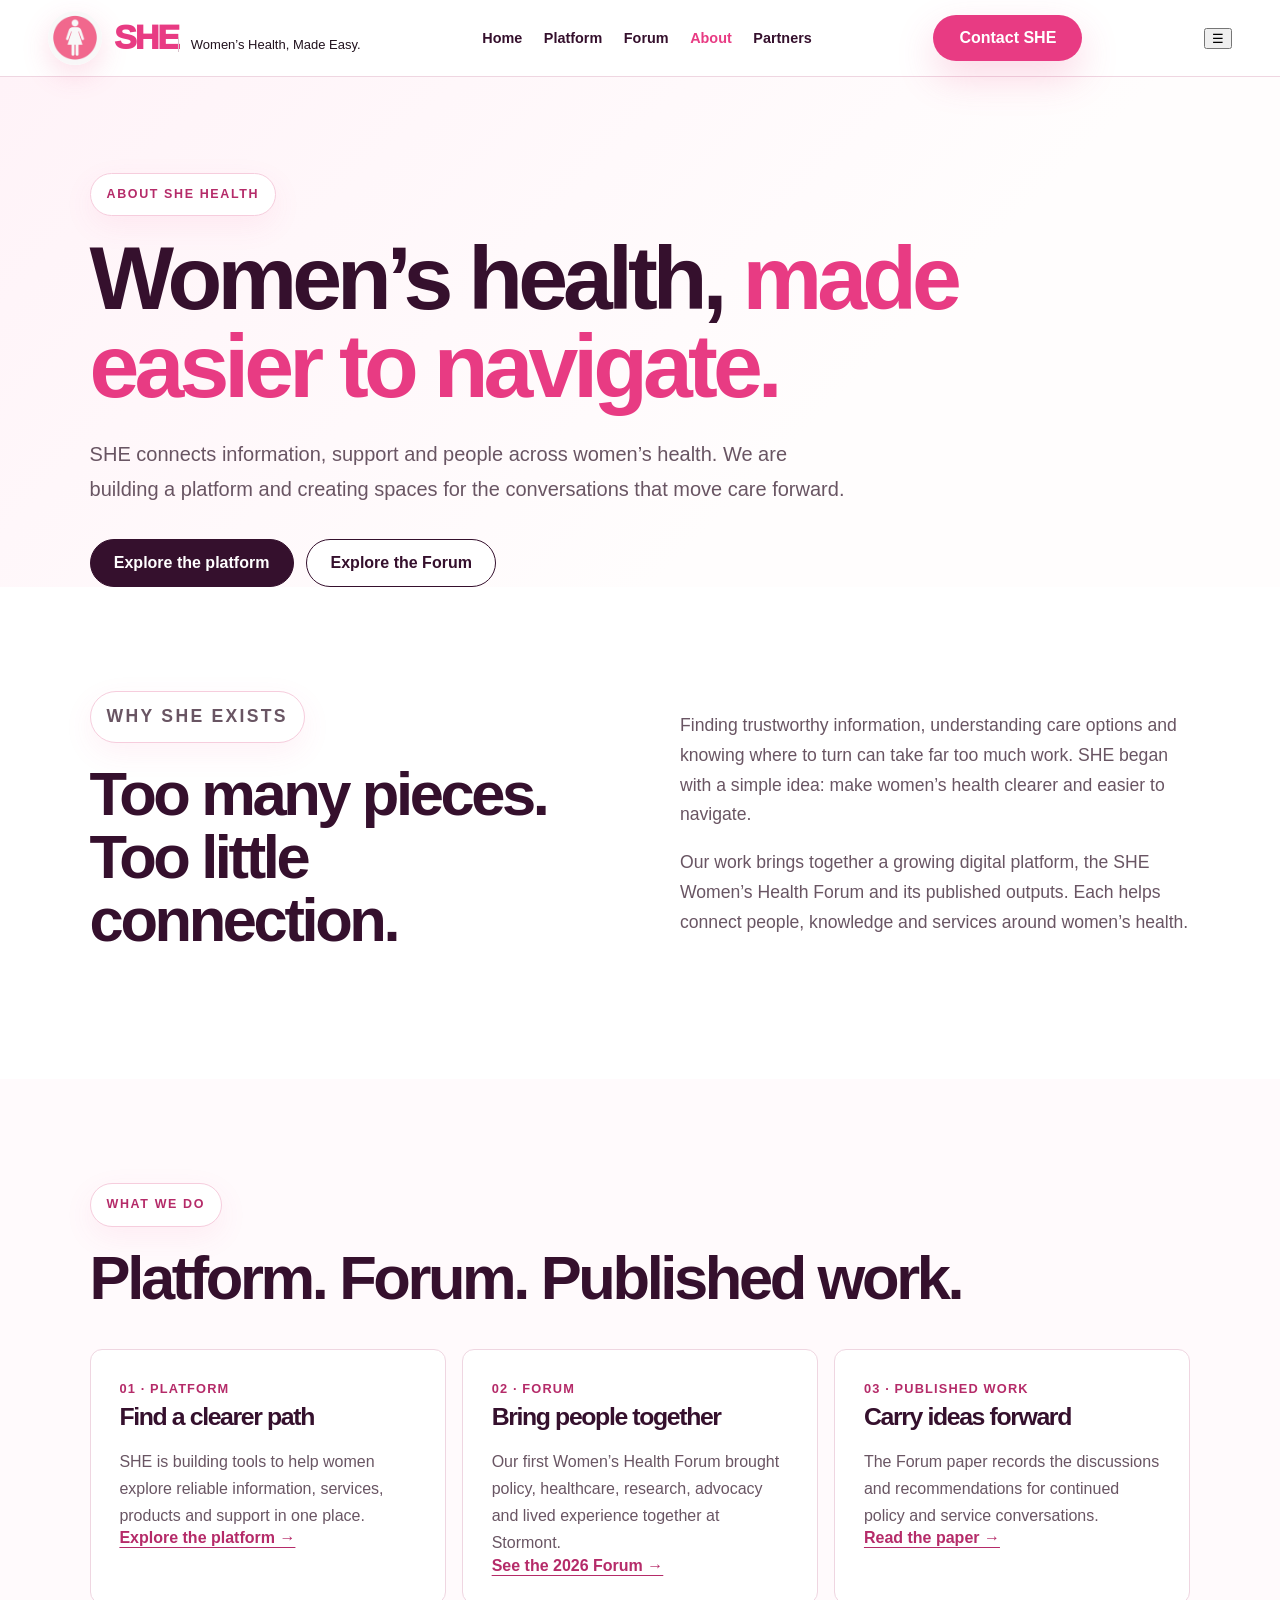
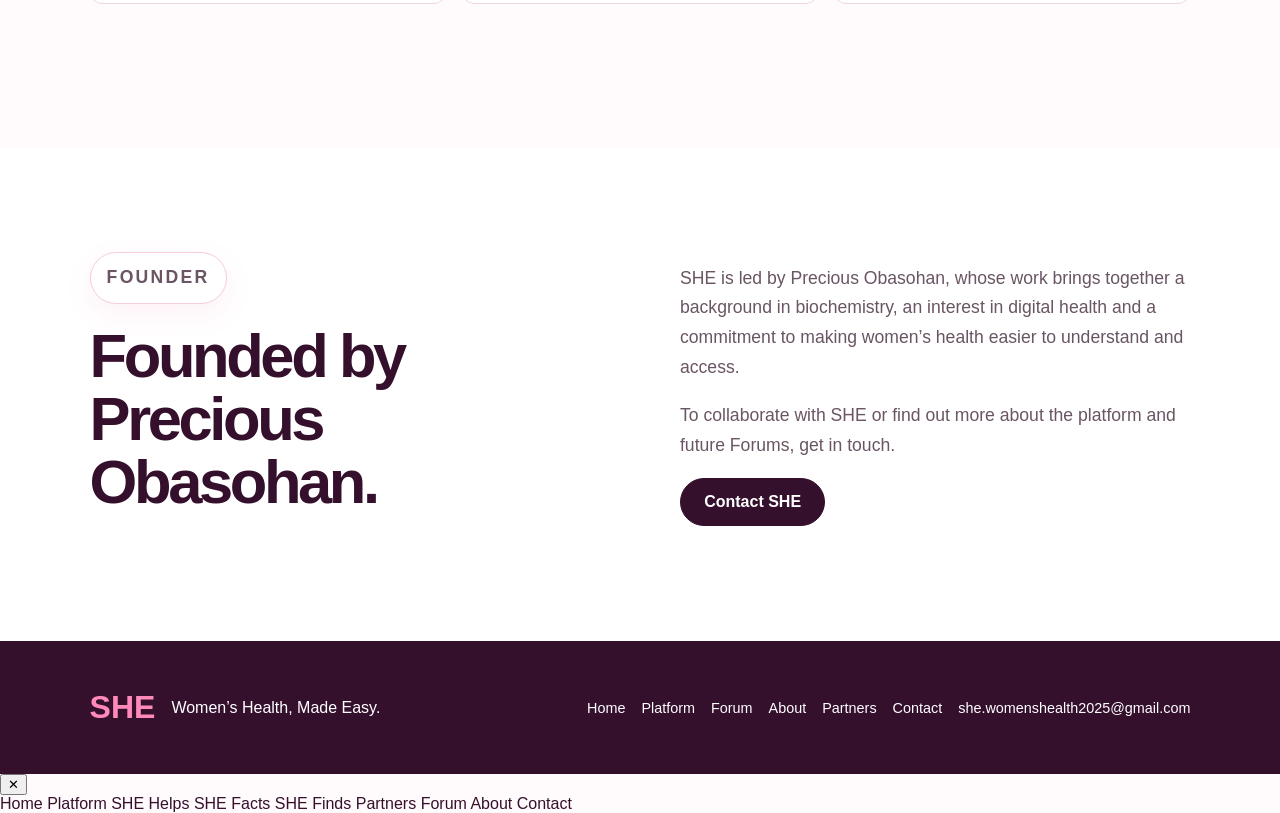
==== commit f6fb23be: "Fix About, simplify navigation, and expand Forum gallery" ====
--- a/about.html
+++ b/about.html
@@ -1,43 +1,6 @@
-<!doctype html><html lang="en"><head><link rel="stylesheet" href="css/global.css"><link rel="stylesheet" href="/style.css"><meta charset="utf-8"><meta name="viewport" content="width=device-width,initial-scale=1"><title>About | SHE Health</title><link rel="stylesheet" href="style.css"></head><body><header class="nav"><div class="wrap nav-inner"><a class="brand" href="index.html"><img class="brand-logo" src="assets/logo.png" alt="SHE Health logo"><div class="brand-name">SHE</div><div class="brand-tag">Women’s Health<br>Strategy & Support</div></a><nav class="links"><a href="index.html" >Home</a><a href="platform.html">Platform</a><a href="she-helps.html">SHE Helps</a><a href="insights.html">Insights</a>
-      <a href="about.html">About</a>
-      <a href="partners.html">Partners</a><a href="forum.html">Forum</a><a href="about.html" class="active">About</a><a href="contact.html">Contact</a></nav><a class="btn" href="partners.html">Partner with SHE</a></div></header><main><section class="mini-hero"><div class="wrap"><h1>SHE Health exists to make women’s health easier to navigate.</h1><p>We are building the navigation layer that connects women to education, support, products, services and institutions.</p></div></section><section class="section"><div class="wrap grid2"><div class="card"><h3>Mission</h3><p>To make women’s health clearer, more accessible and more connected.</p></div><div class="card"><h3>Approach</h3><p>Education, navigation, community, partnerships and events working together as infrastructure.</p></div><div class="card"><h3>Values</h3><p>Clarity, safety, credibility, accessibility, partnership and impact.</p></div><div class="card"><h3>Founder note</h3><p>SHE began from the need to make women’s health more understandable, accessible and connected.</p></div></div></section></main><footer class="footer"><div class="wrap footer-inner"><strong>SHE Health · Women’s Health, Made Easy</strong><span>Educational support only. SHE does not provide diagnosis or replace medical advice.</span></div></footer><footer class="site-footer secondary-footer">
-  <div class="footer-grid">
-
-    <div class="footer-brand">
-      <h2>SHE<span>.</span></h2>
-      <p>Womens Health,<br>Made Easy.</p>
-    </div>
-
-    <div>
-      <h4>Platform</h4>
-      <a href="she-helps.html">SHE Helps</a>
-      <a href="she-facts.html">SHE Facts</a>
-      <a href="she-finds.html">SHE Finds</a>
-      <a href="platform.html">SHE Asks</a>
-      <a href="platform.html">SHE Tells</a>
-      <a href="platform.html">SHE News</a>
-    </div>
-
-    <div>
-      <h4>Partners</h4>
-      <a href="partners.html">For Institutions</a>
-      <a href="partners.html">For Organisations</a>
-      <a href="partners.html">For Healthcare</a>
-    </div>
-
-    <div>
-      <h4>Forum</h4>
-      <a href="forum.html">About the Forum</a>
-      <a href="forum.html">Events</a>
-    </div>
-
-    <div>
-      <h4>Stay Connected</h4>
-      <form class="footer-form">
-        <input type="email" placeholder="Enter your email">
-        <button type="submit">→</button>
-      </form>
-    </div>
-
-  </div>
-</footer><script src="js/global-ui.js"></script></body></html>
+<!doctype html><html lang="en"><head><meta charset="utf-8"><meta name="viewport" content="width=device-width,initial-scale=1"><meta name="description" content="About SHE Health: a women's health platform bringing together navigation, convening and published work."><title>About | SHE Health</title><link rel="icon" href="assets/logo.png"><link rel="stylesheet" href="style.css"><link rel="stylesheet" href="css/global.css"><link rel="stylesheet" href="css/forum-archive.css"></head><body><header class="nav"><div class="wrap nav-inner"><a class="brand" href="index.html"><img class="brand-logo" src="assets/logo.png" alt="SHE logo"><span class="brand-text"><span class="brand-name">SHE</span><span class="brand-tag">Women’s Health, Made Easy.</span></span></a><nav class="links" aria-label="Main navigation"><a href="index.html">Home</a><a href="platform.html">Platform</a><a href="forum.html">Forum</a><a href="about.html" class="active">About</a><a href="partners.html">Partners</a></nav><a class="btn header-early-access" href="contact.html">Contact SHE</a></div></header><main>
+<section class="archive-hero"><div class="archive-wrap"><p class="eyebrow">About SHE Health</p><h1>Women’s health, <em>made easier to navigate.</em></h1><p class="lead">SHE connects information, support and people across women’s health. We are building a platform and creating spaces for the conversations that move care forward.</p><div class="actions"><a class="archive-button" href="platform.html">Explore the platform</a><a class="archive-button secondary" href="forum.html">Explore the Forum</a></div></div></section>
+<section class="archive-section about-intro"><div class="archive-wrap split"><div><p class="eyebrow">Why SHE exists</p><h2>Too many pieces. Too little connection.</h2></div><div><p>Finding trustworthy information, understanding care options and knowing where to turn can take far too much work. SHE began with a simple idea: make women’s health clearer and easier to navigate.</p><p>Our work brings together a growing digital platform, the SHE Women’s Health Forum and its published outputs. Each helps connect people, knowledge and services around women’s health.</p></div></div></section>
+<section class="archive-section about-values"><div class="archive-wrap"><p class="eyebrow">What we do</p><h2>Platform. Forum. Published work.</h2><div class="finding-grid"><article><small>01 · Platform</small><h3>Find a clearer path</h3><p>SHE is building tools to help women explore reliable information, services, products and support in one place.</p><a class="text-link" href="platform.html">Explore the platform →</a></article><article><small>02 · Forum</small><h3>Bring people together</h3><p>Our first Women’s Health Forum brought policy, healthcare, research, advocacy and lived experience together at Stormont.</p><a class="text-link" href="forum.html">See the 2026 Forum →</a></article><article><small>03 · Published work</small><h3>Carry ideas forward</h3><p>The Forum paper records the discussions and recommendations for continued policy and service conversations.</p><a class="text-link" href="forum.html#report">Read the paper →</a></article></div></div></section>
+<section class="archive-section"><div class="archive-wrap split"><div><p class="eyebrow">Founder</p><h2>Founded by Precious Obasohan.</h2></div><div><p>SHE is led by Precious Obasohan, whose work brings together a background in biochemistry, an interest in digital health and a commitment to making women’s health easier to understand and access.</p><p>To collaborate with SHE or find out more about the platform and future Forums, get in touch.</p><a class="archive-button" href="contact.html">Contact SHE</a></div></div></section>
+</main><footer class="archive-footer"><div class="archive-wrap"><strong>SHE</strong><span>Women’s Health, Made Easy.</span><nav aria-label="Footer navigation"><a href="index.html">Home</a><a href="platform.html">Platform</a><a href="forum.html">Forum</a><a href="about.html">About</a><a href="partners.html">Partners</a><a href="contact.html">Contact</a></nav><a href="mailto:she.womenshealth2025@gmail.com">she.womenshealth2025@gmail.com</a></div></footer><script src="js/global-ui.js"></script></body></html>
--- a/css/forum-archive.css
+++ b/css/forum-archive.css
@@ -0,0 +1,3 @@
+:root{--pink:#e83b83;--plum:#35102d;--muted:#695563;--line:#efd6e1}*{box-sizing:border-box}html{scroll-behavior:smooth}body{margin:0;background:#fffafc;color:var(--plum);font-family:Arial,Helvetica,sans-serif}a{color:inherit;text-decoration:none}p{line-height:1.7}.archive-wrap{width:min(1180px,86%);margin:auto}.eyebrow{text-transform:uppercase;letter-spacing:.13em;font-size:.78rem;font-weight:900;color:#b52b69;margin:0 0 1.2rem}h1,h2,h3{letter-spacing:-.055em}h1{font-size:clamp(3.2rem,7vw,6.8rem);line-height:.98;max-width:1000px;margin:0 0 1.6rem}h2{font-size:clamp(2.35rem,4.8vw,4.6rem);line-height:1.03;margin:0 0 1.5rem}h3{font-size:1.55rem;line-height:1.15;margin:.4rem 0 1rem}em{font-style:normal;color:var(--pink)}.archive-hero{padding:6rem 0 0;background:linear-gradient(135deg,#fff3f8,#fffdfd 65%)}.archive-hero .lead{font-size:1.25rem;max-width:770px;margin:0 0 2rem;color:var(--muted)}.actions{display:flex;gap:.8rem;flex-wrap:wrap}.archive-button{display:inline-flex;align-items:center;justify-content:center;min-height:48px;border-radius:999px;padding:.85rem 1.45rem;background:var(--plum);color:white;font-weight:800;border:1px solid var(--plum)}.archive-button.secondary{color:var(--plum);background:white}.archive-button:hover{background:var(--pink);border-color:var(--pink);color:white}.hero-image{width:min(1180px,86%);margin:4rem auto 0;position:relative}.hero-image img{width:100%;height:clamp(350px,48vw,640px);object-fit:cover;object-position:center 60%;display:block;border-radius:16px 16px 0 0}.hero-image figcaption{position:absolute;right:1rem;bottom:1rem;color:white;background:#35102dce;padding:.5rem .8rem;font-size:.82rem;border-radius:4px}.archive-section{padding:6.5rem 0}.archive-section:nth-of-type(even){background:#fff}.split{display:grid;grid-template-columns:1fr 1fr;gap:5rem}.split p{font-size:1.1rem;color:var(--muted);margin-top:0}.film{background:#38142f!important;color:white}.film .eyebrow{color:#ff9cc7}.film-card{display:grid;grid-template-columns:1.15fr .85fr;align-items:stretch;background:#512246;border-radius:12px;overflow:hidden}.film-card img{width:100%;height:340px;object-fit:cover}.film-card>div{padding:2.5rem;align-self:center}.film-card p{color:#f5deea}.film-card a{color:#ffadd1;font-weight:800}.report{background:#fff3f8!important}.report-grid{display:grid;grid-template-columns:.45fr 1fr;align-items:center;gap:5rem}.report-cover{width:min(100%,330px);box-shadow:0 18px 45px #35102d28;transform:rotate(-2deg)}.report p:not(.eyebrow){font-size:1.13rem;color:var(--muted);max-width:700px}.finding-grid{display:grid;grid-template-columns:repeat(3,1fr);gap:1rem;margin:2.5rem 0}.finding-grid article,.panel-grid article,.onward-grid article{border:1px solid var(--line);background:white;border-radius:12px;padding:1.8rem}.finding-grid small,.panel-grid small{font-size:.8rem;font-weight:900;color:#b52b69;text-transform:uppercase;letter-spacing:.09em}.finding-grid p,.panel-grid p,.onward-grid p{color:var(--muted);margin-bottom:0}.text-link,.onward-grid a{color:#b52b69;font-weight:800;text-decoration:underline;text-underline-offset:4px}.speakers{background:#fff6fa!important}.panel-grid{display:grid;grid-template-columns:1fr 1fr;gap:1.5rem}.panel-grid article{padding:2.3rem}.panel-grid ul{padding-left:1.3rem;line-height:1.9;font-weight:700}.contributors{border-top:1px solid var(--line);margin-top:2rem;padding-top:1rem}.contributors p{margin:.7rem 0}.schedule{border-top:2px solid var(--plum)}.schedule div{display:grid;grid-template-columns:180px 1fr;gap:2rem;padding:1.1rem .3rem;border-bottom:1px solid var(--line);font-size:1.08rem}.schedule time{font-weight:900;color:#b52b69}.photo-grid{display:grid;grid-template-columns:repeat(3,1fr);gap:1rem}.photo-grid figure{margin:0;overflow:hidden;background:#f8e8ef;border-radius:8px}.photo-grid figure.wide{grid-column:span 2}.photo-grid img{display:block;width:100%;height:300px;object-fit:cover}.photo-grid figcaption{font-size:.83rem;padding:.7rem 1rem;color:var(--muted)}.onward{background:#fff3f8!important}.onward-grid{display:grid;grid-template-columns:repeat(3,1fr);gap:1rem}.onward-grid p{min-height:5.5rem}.media .resources{align-self:center}.resources a{display:flex;justify-content:space-between;gap:1rem;padding:1.2rem 0;border-bottom:1px solid var(--line);font-weight:800}.resources span{color:#aa336b}.archive-footer{background:#35102d;color:white;padding:3rem 0}.archive-footer .archive-wrap{display:flex;gap:1rem;align-items:center;flex-wrap:wrap}.archive-footer strong{font-size:2rem;color:#ff8aba}.archive-footer nav{display:flex;gap:1rem;flex-wrap:wrap;margin-left:auto}.archive-footer a{font-size:.9rem}.nav .links{gap:1.35rem}.nav .links a{font-size:.9rem}@media(max-width:950px){.archive-wrap,.hero-image{width:min(100% - 36px,700px)}.archive-hero{padding-top:4rem}.archive-section{padding:4rem 0}.split,.film-card,.report-grid,.panel-grid{grid-template-columns:1fr;gap:2rem}.film-card img{height:280px}.report-cover{max-width:220px}.finding-grid,.onward-grid{grid-template-columns:1fr 1fr}.photo-grid{grid-template-columns:1fr 1fr}.photo-grid figure.wide{grid-column:span 2}.archive-footer nav{margin:0}.nav .links,.header-early-access{display:none!important}}@media(max-width:600px){.finding-grid,.onward-grid,.photo-grid{grid-template-columns:1fr}.photo-grid figure.wide{grid-column:span 1}.photo-grid img{height:280px}.hero-image img{height:330px}.hero-image figcaption{font-size:.7rem}.schedule div{grid-template-columns:1fr;gap:.25rem}.archive-footer .archive-wrap{display:block}.archive-footer nav{margin:1.5rem 0}.film-card>div{padding:1.5rem}}
+
+.video-frame{width:100%;aspect-ratio:16/9;background:#1a0918;border-radius:12px;overflow:hidden}.video-frame iframe{width:100%;height:100%;border:0;display:block}.film-caption{color:#f5deea}.film-caption a{color:#ffadd1;text-decoration:underline;text-underline-offset:4px}
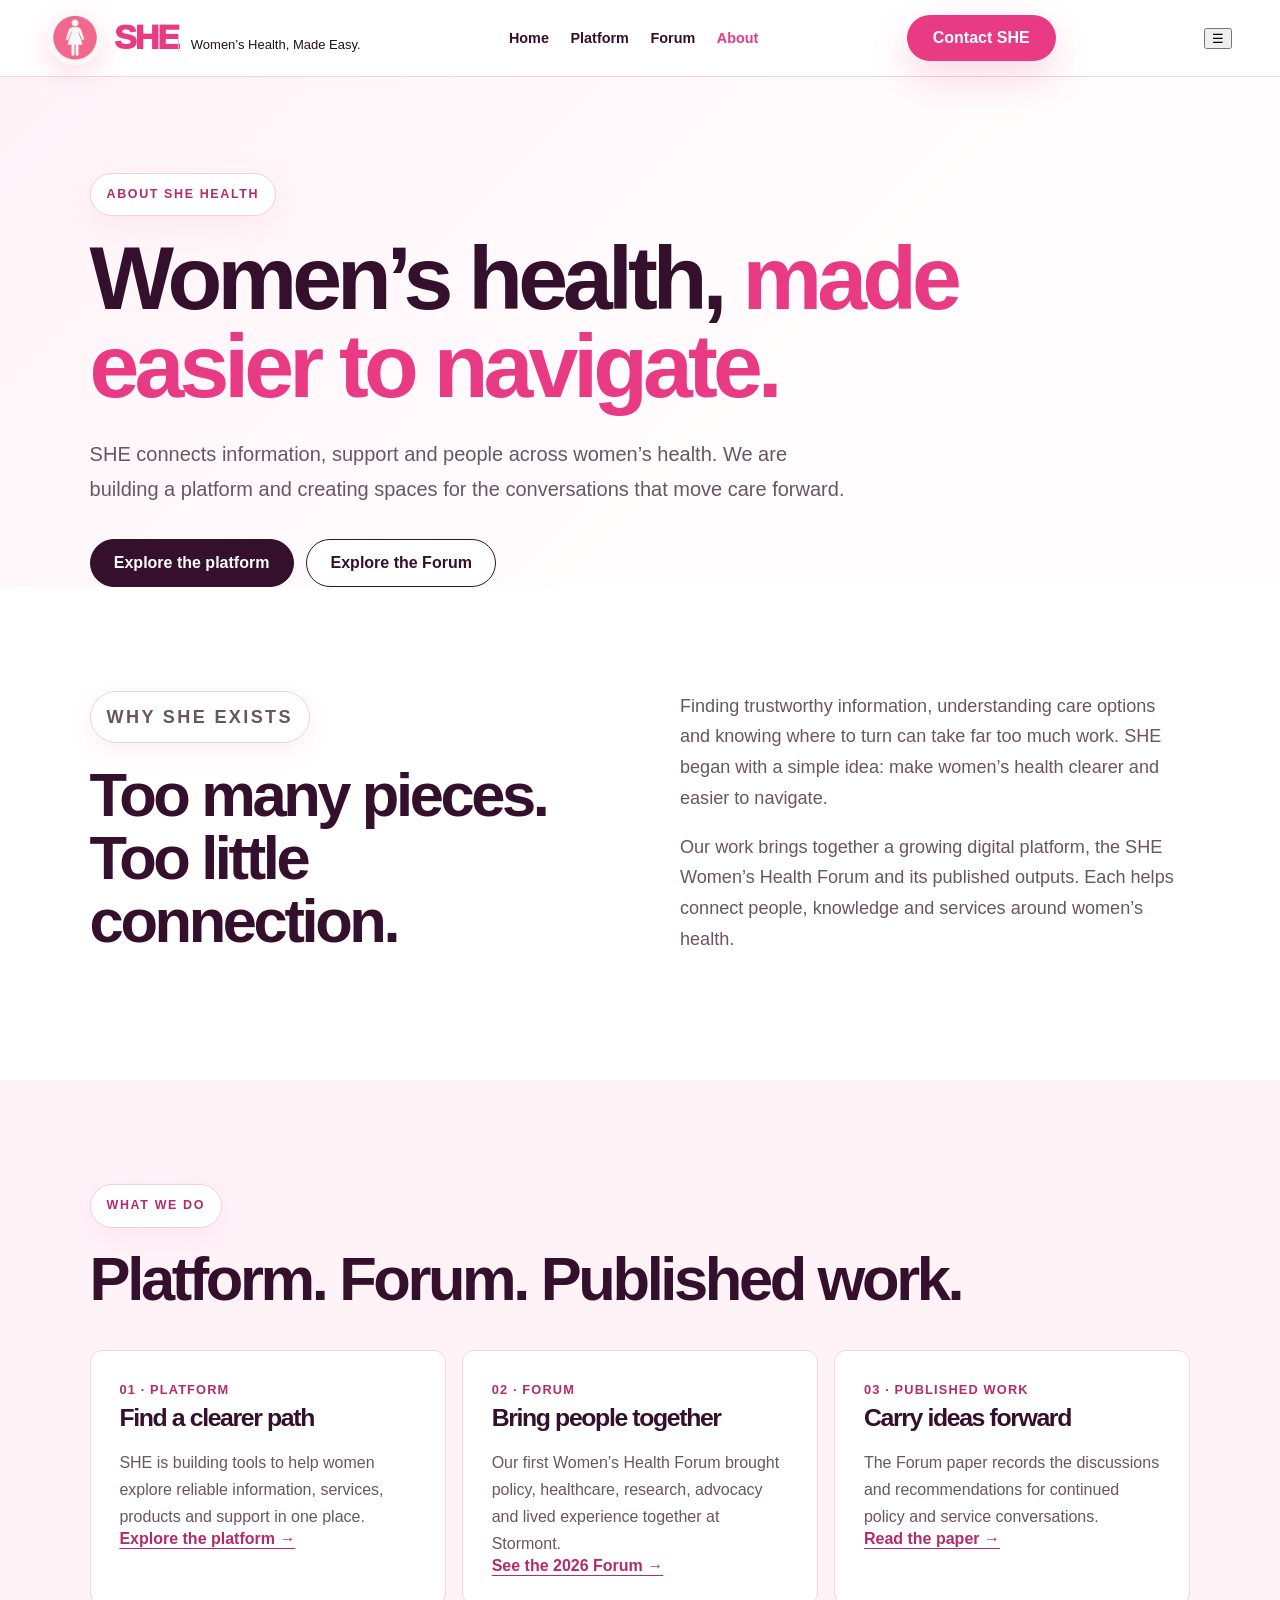
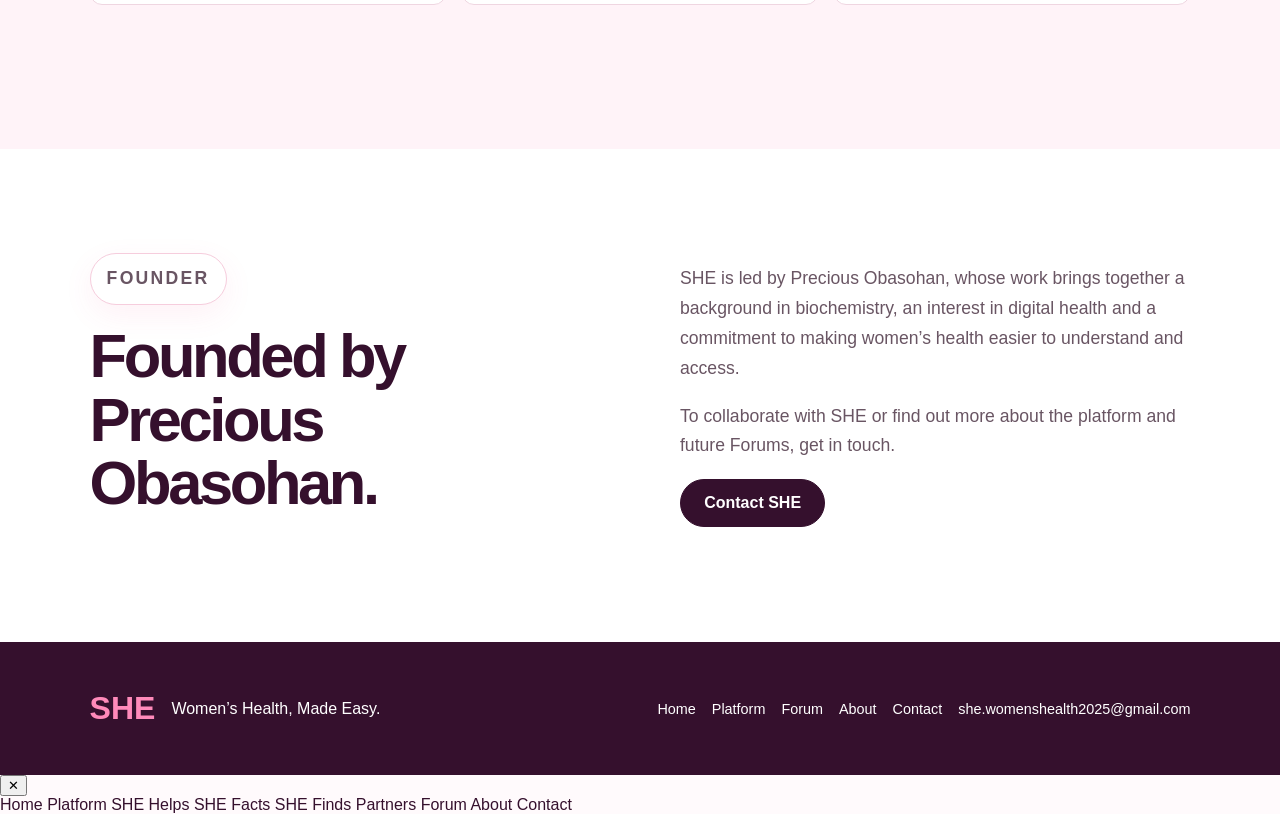
==== commit 02923724: "Remove Partners links and add About across navigation" ====
--- a/about.html
+++ b/about.html
@@ -1,6 +1,6 @@
-<!doctype html><html lang="en"><head><meta charset="utf-8"><meta name="viewport" content="width=device-width,initial-scale=1"><meta name="description" content="About SHE Health: a women's health platform bringing together navigation, convening and published work."><title>About | SHE Health</title><link rel="icon" href="assets/logo.png"><link rel="stylesheet" href="style.css"><link rel="stylesheet" href="css/global.css"><link rel="stylesheet" href="css/forum-archive.css"></head><body><header class="nav"><div class="wrap nav-inner"><a class="brand" href="index.html"><img class="brand-logo" src="assets/logo.png" alt="SHE logo"><span class="brand-text"><span class="brand-name">SHE</span><span class="brand-tag">Women’s Health, Made Easy.</span></span></a><nav class="links" aria-label="Main navigation"><a href="index.html">Home</a><a href="platform.html">Platform</a><a href="forum.html">Forum</a><a href="about.html" class="active">About</a><a href="partners.html">Partners</a></nav><a class="btn header-early-access" href="contact.html">Contact SHE</a></div></header><main>
+<!doctype html><html lang="en"><head><meta charset="utf-8"><meta name="viewport" content="width=device-width,initial-scale=1"><meta name="description" content="About SHE Health: a women's health platform bringing together navigation, convening and published work."><title>About | SHE Health</title><link rel="icon" href="assets/logo.png"><link rel="stylesheet" href="style.css"><link rel="stylesheet" href="css/global.css"><link rel="stylesheet" href="css/forum-archive.css"></head><body><header class="nav"><div class="wrap nav-inner"><a class="brand" href="index.html"><img class="brand-logo" src="assets/logo.png" alt="SHE logo"><span class="brand-text"><span class="brand-name">SHE</span><span class="brand-tag">Women’s Health, Made Easy.</span></span></a><nav class="links" aria-label="Main navigation"><a href="index.html">Home</a><a href="platform.html">Platform</a><a href="forum.html">Forum</a><a href="about.html" class="active">About</a></nav><a class="btn header-early-access" href="contact.html">Contact SHE</a></div></header><main>
 <section class="archive-hero"><div class="archive-wrap"><p class="eyebrow">About SHE Health</p><h1>Women’s health, <em>made easier to navigate.</em></h1><p class="lead">SHE connects information, support and people across women’s health. We are building a platform and creating spaces for the conversations that move care forward.</p><div class="actions"><a class="archive-button" href="platform.html">Explore the platform</a><a class="archive-button secondary" href="forum.html">Explore the Forum</a></div></div></section>
 <section class="archive-section about-intro"><div class="archive-wrap split"><div><p class="eyebrow">Why SHE exists</p><h2>Too many pieces. Too little connection.</h2></div><div><p>Finding trustworthy information, understanding care options and knowing where to turn can take far too much work. SHE began with a simple idea: make women’s health clearer and easier to navigate.</p><p>Our work brings together a growing digital platform, the SHE Women’s Health Forum and its published outputs. Each helps connect people, knowledge and services around women’s health.</p></div></div></section>
 <section class="archive-section about-values"><div class="archive-wrap"><p class="eyebrow">What we do</p><h2>Platform. Forum. Published work.</h2><div class="finding-grid"><article><small>01 · Platform</small><h3>Find a clearer path</h3><p>SHE is building tools to help women explore reliable information, services, products and support in one place.</p><a class="text-link" href="platform.html">Explore the platform →</a></article><article><small>02 · Forum</small><h3>Bring people together</h3><p>Our first Women’s Health Forum brought policy, healthcare, research, advocacy and lived experience together at Stormont.</p><a class="text-link" href="forum.html">See the 2026 Forum →</a></article><article><small>03 · Published work</small><h3>Carry ideas forward</h3><p>The Forum paper records the discussions and recommendations for continued policy and service conversations.</p><a class="text-link" href="forum.html#report">Read the paper →</a></article></div></div></section>
 <section class="archive-section"><div class="archive-wrap split"><div><p class="eyebrow">Founder</p><h2>Founded by Precious Obasohan.</h2></div><div><p>SHE is led by Precious Obasohan, whose work brings together a background in biochemistry, an interest in digital health and a commitment to making women’s health easier to understand and access.</p><p>To collaborate with SHE or find out more about the platform and future Forums, get in touch.</p><a class="archive-button" href="contact.html">Contact SHE</a></div></div></section>
-</main><footer class="archive-footer"><div class="archive-wrap"><strong>SHE</strong><span>Women’s Health, Made Easy.</span><nav aria-label="Footer navigation"><a href="index.html">Home</a><a href="platform.html">Platform</a><a href="forum.html">Forum</a><a href="about.html">About</a><a href="partners.html">Partners</a><a href="contact.html">Contact</a></nav><a href="mailto:she.womenshealth2025@gmail.com">she.womenshealth2025@gmail.com</a></div></footer><script src="js/global-ui.js"></script></body></html>+</main><footer class="archive-footer"><div class="archive-wrap"><strong>SHE</strong><span>Women’s Health, Made Easy.</span><nav aria-label="Footer navigation"><a href="index.html">Home</a><a href="platform.html">Platform</a><a href="forum.html">Forum</a><a href="about.html">About</a><a href="contact.html">Contact</a></nav><a href="mailto:she.womenshealth2025@gmail.com">she.womenshealth2025@gmail.com</a></div></footer><script src="js/global-ui.js"></script></body></html>
--- a/css/forum-archive.css
+++ b/css/forum-archive.css
@@ -1,3 +1,6 @@
 :root{--pink:#e83b83;--plum:#35102d;--muted:#695563;--line:#efd6e1}*{box-sizing:border-box}html{scroll-behavior:smooth}body{margin:0;background:#fffafc;color:var(--plum);font-family:Arial,Helvetica,sans-serif}a{color:inherit;text-decoration:none}p{line-height:1.7}.archive-wrap{width:min(1180px,86%);margin:auto}.eyebrow{text-transform:uppercase;letter-spacing:.13em;font-size:.78rem;font-weight:900;color:#b52b69;margin:0 0 1.2rem}h1,h2,h3{letter-spacing:-.055em}h1{font-size:clamp(3.2rem,7vw,6.8rem);line-height:.98;max-width:1000px;margin:0 0 1.6rem}h2{font-size:clamp(2.35rem,4.8vw,4.6rem);line-height:1.03;margin:0 0 1.5rem}h3{font-size:1.55rem;line-height:1.15;margin:.4rem 0 1rem}em{font-style:normal;color:var(--pink)}.archive-hero{padding:6rem 0 0;background:linear-gradient(135deg,#fff3f8,#fffdfd 65%)}.archive-hero .lead{font-size:1.25rem;max-width:770px;margin:0 0 2rem;color:var(--muted)}.actions{display:flex;gap:.8rem;flex-wrap:wrap}.archive-button{display:inline-flex;align-items:center;justify-content:center;min-height:48px;border-radius:999px;padding:.85rem 1.45rem;background:var(--plum);color:white;font-weight:800;border:1px solid var(--plum)}.archive-button.secondary{color:var(--plum);background:white}.archive-button:hover{background:var(--pink);border-color:var(--pink);color:white}.hero-image{width:min(1180px,86%);margin:4rem auto 0;position:relative}.hero-image img{width:100%;height:clamp(350px,48vw,640px);object-fit:cover;object-position:center 60%;display:block;border-radius:16px 16px 0 0}.hero-image figcaption{position:absolute;right:1rem;bottom:1rem;color:white;background:#35102dce;padding:.5rem .8rem;font-size:.82rem;border-radius:4px}.archive-section{padding:6.5rem 0}.archive-section:nth-of-type(even){background:#fff}.split{display:grid;grid-template-columns:1fr 1fr;gap:5rem}.split p{font-size:1.1rem;color:var(--muted);margin-top:0}.film{background:#38142f!important;color:white}.film .eyebrow{color:#ff9cc7}.film-card{display:grid;grid-template-columns:1.15fr .85fr;align-items:stretch;background:#512246;border-radius:12px;overflow:hidden}.film-card img{width:100%;height:340px;object-fit:cover}.film-card>div{padding:2.5rem;align-self:center}.film-card p{color:#f5deea}.film-card a{color:#ffadd1;font-weight:800}.report{background:#fff3f8!important}.report-grid{display:grid;grid-template-columns:.45fr 1fr;align-items:center;gap:5rem}.report-cover{width:min(100%,330px);box-shadow:0 18px 45px #35102d28;transform:rotate(-2deg)}.report p:not(.eyebrow){font-size:1.13rem;color:var(--muted);max-width:700px}.finding-grid{display:grid;grid-template-columns:repeat(3,1fr);gap:1rem;margin:2.5rem 0}.finding-grid article,.panel-grid article,.onward-grid article{border:1px solid var(--line);background:white;border-radius:12px;padding:1.8rem}.finding-grid small,.panel-grid small{font-size:.8rem;font-weight:900;color:#b52b69;text-transform:uppercase;letter-spacing:.09em}.finding-grid p,.panel-grid p,.onward-grid p{color:var(--muted);margin-bottom:0}.text-link,.onward-grid a{color:#b52b69;font-weight:800;text-decoration:underline;text-underline-offset:4px}.speakers{background:#fff6fa!important}.panel-grid{display:grid;grid-template-columns:1fr 1fr;gap:1.5rem}.panel-grid article{padding:2.3rem}.panel-grid ul{padding-left:1.3rem;line-height:1.9;font-weight:700}.contributors{border-top:1px solid var(--line);margin-top:2rem;padding-top:1rem}.contributors p{margin:.7rem 0}.schedule{border-top:2px solid var(--plum)}.schedule div{display:grid;grid-template-columns:180px 1fr;gap:2rem;padding:1.1rem .3rem;border-bottom:1px solid var(--line);font-size:1.08rem}.schedule time{font-weight:900;color:#b52b69}.photo-grid{display:grid;grid-template-columns:repeat(3,1fr);gap:1rem}.photo-grid figure{margin:0;overflow:hidden;background:#f8e8ef;border-radius:8px}.photo-grid figure.wide{grid-column:span 2}.photo-grid img{display:block;width:100%;height:300px;object-fit:cover}.photo-grid figcaption{font-size:.83rem;padding:.7rem 1rem;color:var(--muted)}.onward{background:#fff3f8!important}.onward-grid{display:grid;grid-template-columns:repeat(3,1fr);gap:1rem}.onward-grid p{min-height:5.5rem}.media .resources{align-self:center}.resources a{display:flex;justify-content:space-between;gap:1rem;padding:1.2rem 0;border-bottom:1px solid var(--line);font-weight:800}.resources span{color:#aa336b}.archive-footer{background:#35102d;color:white;padding:3rem 0}.archive-footer .archive-wrap{display:flex;gap:1rem;align-items:center;flex-wrap:wrap}.archive-footer strong{font-size:2rem;color:#ff8aba}.archive-footer nav{display:flex;gap:1rem;flex-wrap:wrap;margin-left:auto}.archive-footer a{font-size:.9rem}.nav .links{gap:1.35rem}.nav .links a{font-size:.9rem}@media(max-width:950px){.archive-wrap,.hero-image{width:min(100% - 36px,700px)}.archive-hero{padding-top:4rem}.archive-section{padding:4rem 0}.split,.film-card,.report-grid,.panel-grid{grid-template-columns:1fr;gap:2rem}.film-card img{height:280px}.report-cover{max-width:220px}.finding-grid,.onward-grid{grid-template-columns:1fr 1fr}.photo-grid{grid-template-columns:1fr 1fr}.photo-grid figure.wide{grid-column:span 2}.archive-footer nav{margin:0}.nav .links,.header-early-access{display:none!important}}@media(max-width:600px){.finding-grid,.onward-grid,.photo-grid{grid-template-columns:1fr}.photo-grid figure.wide{grid-column:span 1}.photo-grid img{height:280px}.hero-image img{height:330px}.hero-image figcaption{font-size:.7rem}.schedule div{grid-template-columns:1fr;gap:.25rem}.archive-footer .archive-wrap{display:block}.archive-footer nav{margin:1.5rem 0}.film-card>div{padding:1.5rem}}
 
 .video-frame{width:100%;aspect-ratio:16/9;background:#1a0918;border-radius:12px;overflow:hidden}.video-frame iframe{width:100%;height:100%;border:0;display:block}.film-caption{color:#f5deea}.film-caption a{color:#ffadd1;text-decoration:underline;text-underline-offset:4px}
+
+/* Photo preview and full-screen viewer */
+.photo-grid figure{cursor:pointer}.photo-grid figure:focus-visible{outline:3px solid var(--pink);outline-offset:3px}.photo-grid figure[hidden]{display:none}.photo-grid img{transition:transform .25s ease}.photo-grid figure:hover img{transform:scale(1.025)}.gallery-more{display:block;margin:2rem auto 0;cursor:pointer;font:inherit}.photo-viewer{position:fixed;inset:0;z-index:200;background:rgba(24,9,21,.95);color:white;display:flex;align-items:center;justify-content:center;padding:4rem 4.5rem}.photo-viewer[hidden]{display:none}.photo-viewer img{max-width:100%;max-height:calc(100vh - 9rem);object-fit:contain}.photo-viewer figure{margin:0;text-align:center}.photo-viewer figcaption{padding:.8rem 0;font-size:1rem}.photo-viewer button{cursor:pointer;border:0;background:#fff;color:var(--plum);width:44px;height:44px;border-radius:50%;font-size:1.7rem;line-height:1}.photo-viewer .viewer-close{position:absolute;right:1.3rem;top:1.3rem}.photo-viewer .viewer-prev,.photo-viewer .viewer-next{position:absolute;top:50%;transform:translateY(-50%)}.photo-viewer .viewer-prev{left:1rem}.photo-viewer .viewer-next{right:1rem}.photo-viewer .viewer-count{position:absolute;top:1.8rem;left:1.5rem;font-weight:800}.about-intro{background:#fff}.about-intro .split{align-items:start}.about-intro p{color:var(--muted);font-size:1.13rem}.about-values{background:#fff3f8!important}.about-values .finding-grid{grid-template-columns:repeat(3,1fr)}@media(max-width:700px){.photo-viewer{padding:4rem .7rem}.photo-viewer img{max-height:calc(100vh - 10rem)}.photo-viewer .viewer-prev{left:.4rem}.photo-viewer .viewer-next{right:.4rem}.about-values .finding-grid{grid-template-columns:1fr}}
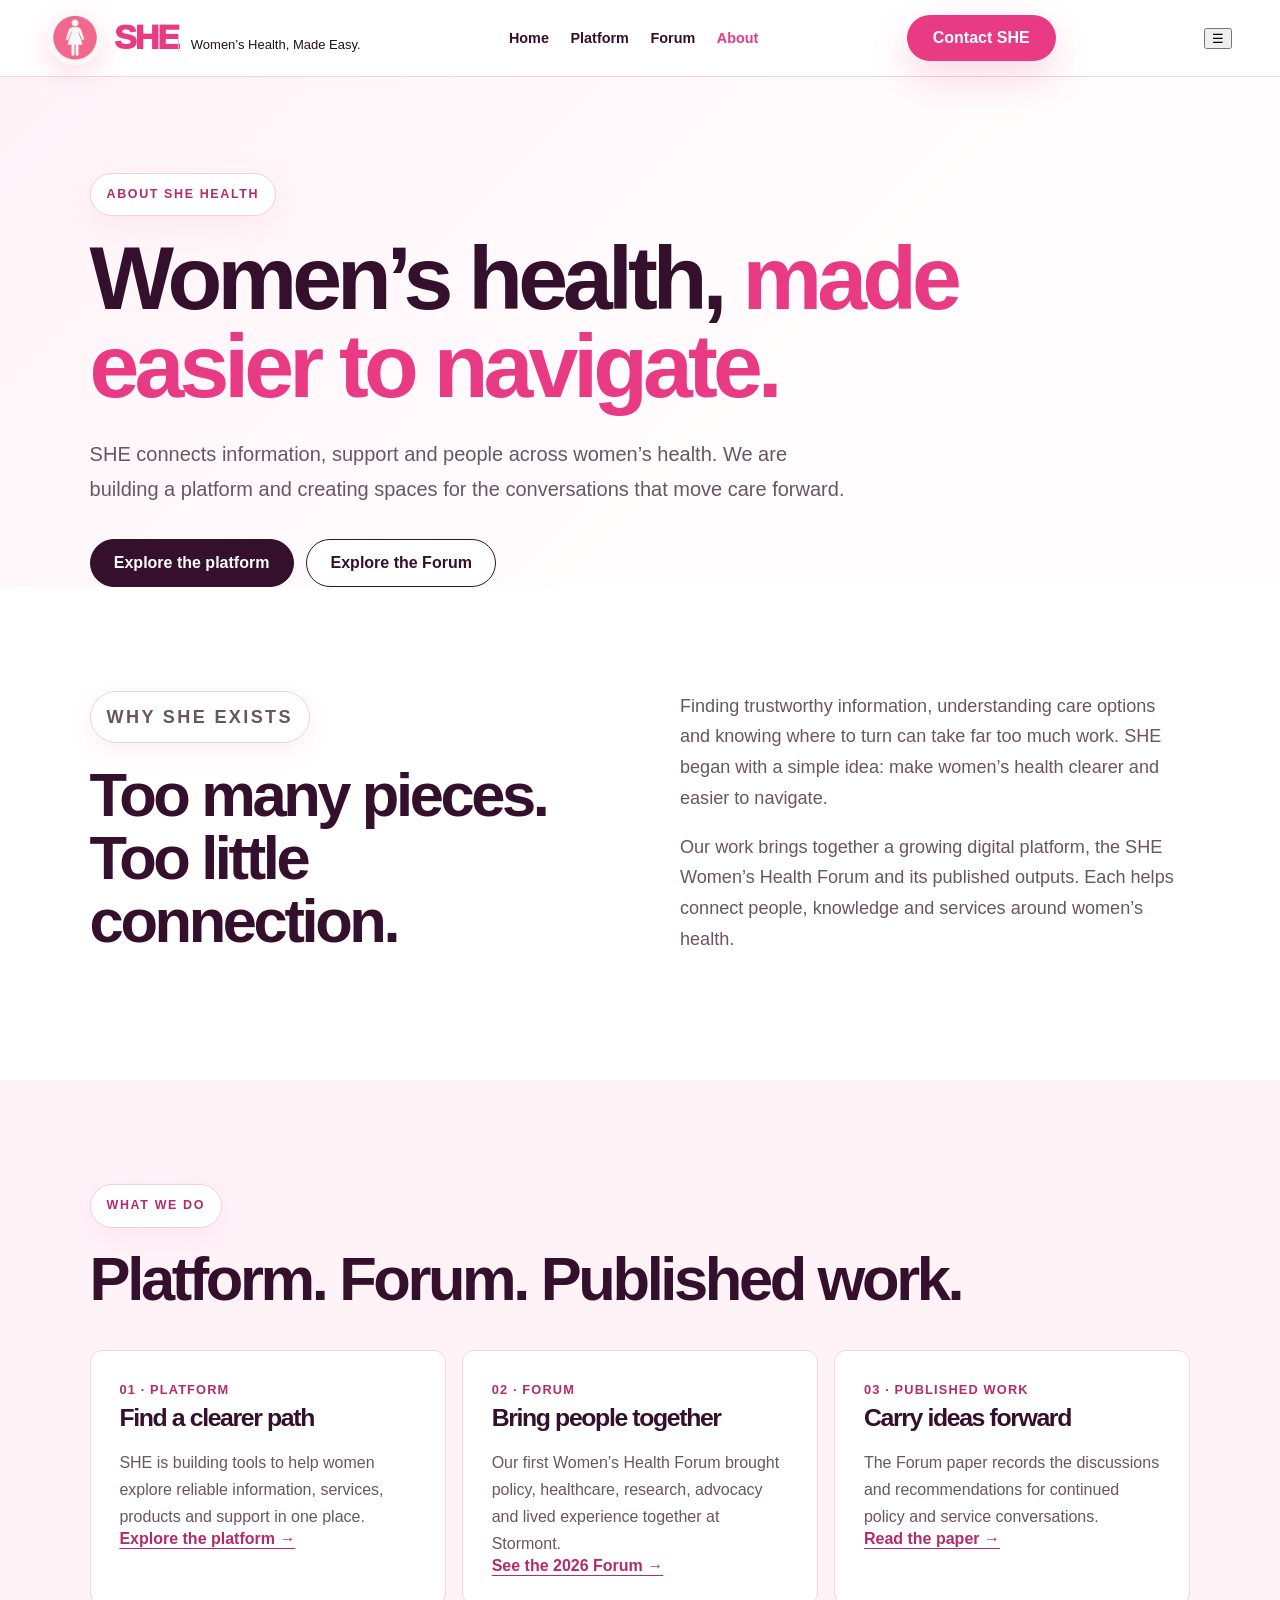
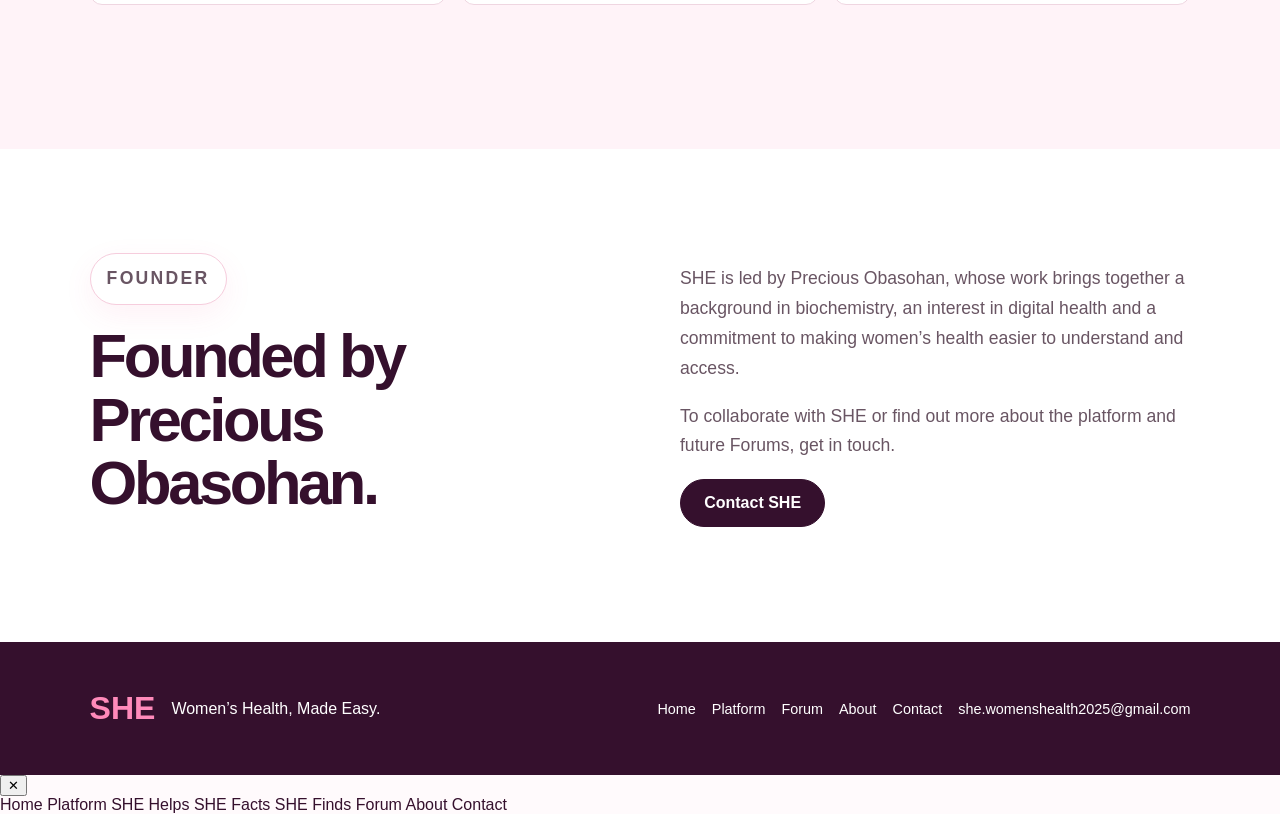
==== commit 8bdc9901: "Refresh cached mobile navigation" ====
--- a/about.html
+++ b/about.html
@@ -3,4 +3,4 @@
 <section class="archive-section about-intro"><div class="archive-wrap split"><div><p class="eyebrow">Why SHE exists</p><h2>Too many pieces. Too little connection.</h2></div><div><p>Finding trustworthy information, understanding care options and knowing where to turn can take far too much work. SHE began with a simple idea: make women’s health clearer and easier to navigate.</p><p>Our work brings together a growing digital platform, the SHE Women’s Health Forum and its published outputs. Each helps connect people, knowledge and services around women’s health.</p></div></div></section>
 <section class="archive-section about-values"><div class="archive-wrap"><p class="eyebrow">What we do</p><h2>Platform. Forum. Published work.</h2><div class="finding-grid"><article><small>01 · Platform</small><h3>Find a clearer path</h3><p>SHE is building tools to help women explore reliable information, services, products and support in one place.</p><a class="text-link" href="platform.html">Explore the platform →</a></article><article><small>02 · Forum</small><h3>Bring people together</h3><p>Our first Women’s Health Forum brought policy, healthcare, research, advocacy and lived experience together at Stormont.</p><a class="text-link" href="forum.html">See the 2026 Forum →</a></article><article><small>03 · Published work</small><h3>Carry ideas forward</h3><p>The Forum paper records the discussions and recommendations for continued policy and service conversations.</p><a class="text-link" href="forum.html#report">Read the paper →</a></article></div></div></section>
 <section class="archive-section"><div class="archive-wrap split"><div><p class="eyebrow">Founder</p><h2>Founded by Precious Obasohan.</h2></div><div><p>SHE is led by Precious Obasohan, whose work brings together a background in biochemistry, an interest in digital health and a commitment to making women’s health easier to understand and access.</p><p>To collaborate with SHE or find out more about the platform and future Forums, get in touch.</p><a class="archive-button" href="contact.html">Contact SHE</a></div></div></section>
-</main><footer class="archive-footer"><div class="archive-wrap"><strong>SHE</strong><span>Women’s Health, Made Easy.</span><nav aria-label="Footer navigation"><a href="index.html">Home</a><a href="platform.html">Platform</a><a href="forum.html">Forum</a><a href="about.html">About</a><a href="contact.html">Contact</a></nav><a href="mailto:she.womenshealth2025@gmail.com">she.womenshealth2025@gmail.com</a></div></footer><script src="js/global-ui.js"></script></body></html>+</main><footer class="archive-footer"><div class="archive-wrap"><strong>SHE</strong><span>Women’s Health, Made Easy.</span><nav aria-label="Footer navigation"><a href="index.html">Home</a><a href="platform.html">Platform</a><a href="forum.html">Forum</a><a href="about.html">About</a><a href="contact.html">Contact</a></nav><a href="mailto:she.womenshealth2025@gmail.com">she.womenshealth2025@gmail.com</a></div></footer><script src="js/global-ui.js?v=20260923"></script></body></html>
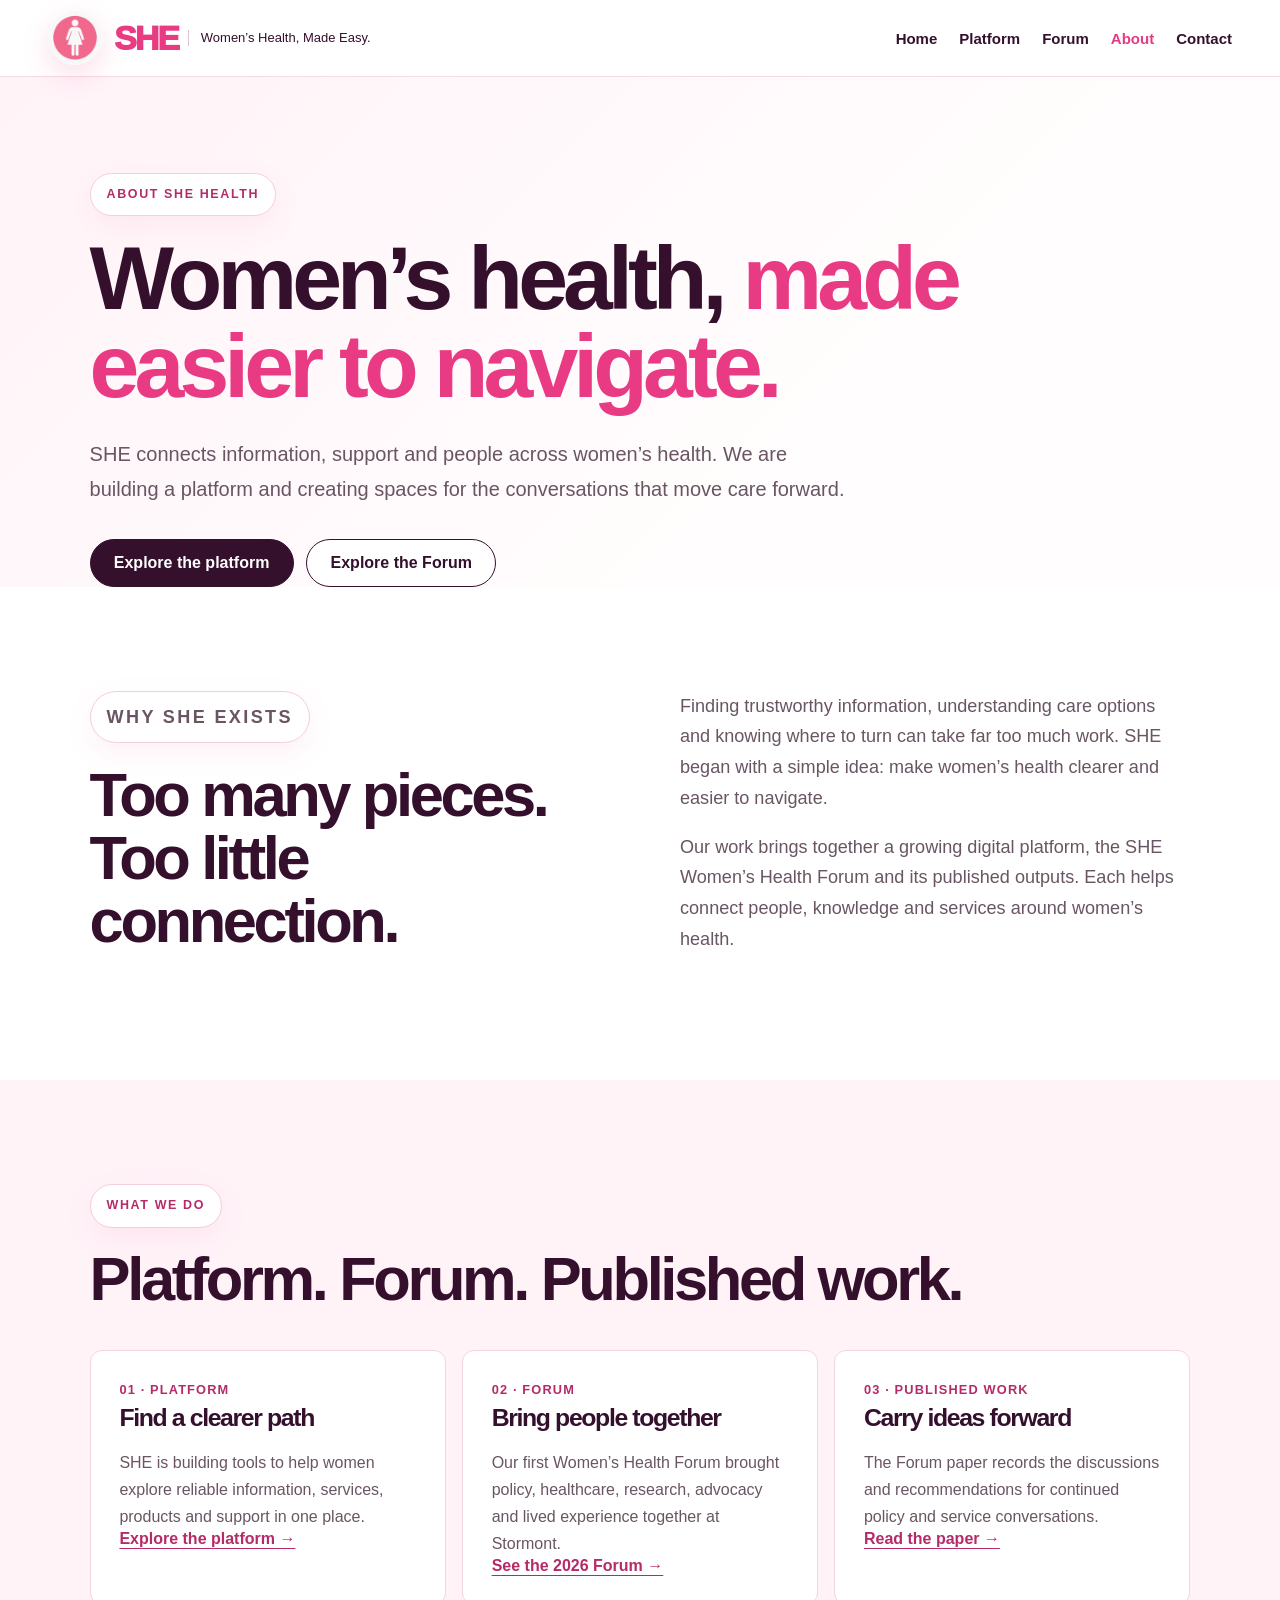
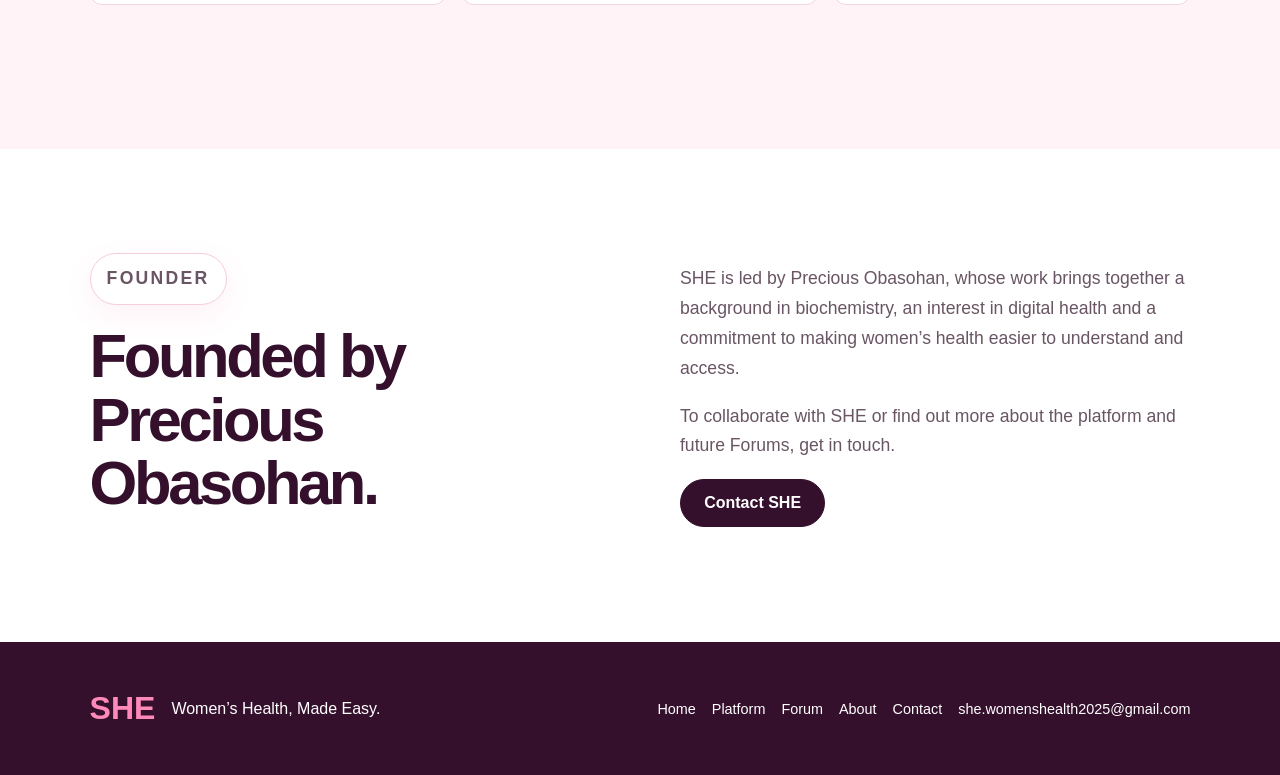
==== commit 7c16cd6d: "Unify navigation across every page and remove header early access" ====
--- a/about.html
+++ b/about.html
@@ -1,6 +1,6 @@
-<!doctype html><html lang="en"><head><meta charset="utf-8"><meta name="viewport" content="width=device-width,initial-scale=1"><meta name="description" content="About SHE Health: a women's health platform bringing together navigation, convening and published work."><title>About | SHE Health</title><link rel="icon" href="assets/logo.png"><link rel="stylesheet" href="style.css"><link rel="stylesheet" href="css/global.css"><link rel="stylesheet" href="css/forum-archive.css"></head><body><header class="nav"><div class="wrap nav-inner"><a class="brand" href="index.html"><img class="brand-logo" src="assets/logo.png" alt="SHE logo"><span class="brand-text"><span class="brand-name">SHE</span><span class="brand-tag">Women’s Health, Made Easy.</span></span></a><nav class="links" aria-label="Main navigation"><a href="index.html">Home</a><a href="platform.html">Platform</a><a href="forum.html">Forum</a><a href="about.html" class="active">About</a></nav><a class="btn header-early-access" href="contact.html">Contact SHE</a></div></header><main>
+<!doctype html><html lang="en"><head><meta charset="utf-8"><meta name="viewport" content="width=device-width,initial-scale=1"><meta name="description" content="About SHE Health: a women's health platform bringing together navigation, convening and published work."><title>About | SHE Health</title><link rel="icon" href="assets/logo.png"><link rel="stylesheet" href="style.css"><link rel="stylesheet" href="css/global.css"><link rel="stylesheet" href="css/forum-archive.css"><link rel="stylesheet" href="css/site-nav.css?v=20260923"></head><body><header class="nav site-header"><div class="wrap nav-inner site-nav-inner"><a class="brand site-brand" href="index.html" aria-label="SHE Health home"><img class="brand-logo" src="assets/logo.png" alt=""><span class="brand-text"><span class="brand-name">SHE</span><span class="brand-tag">Women’s Health, Made Easy.</span></span></a><nav class="links site-links" aria-label="Main navigation"><a href="index.html">Home</a><a href="platform.html">Platform</a><a href="forum.html">Forum</a><a href="about.html" class="active" aria-current="page">About</a><a href="contact.html">Contact</a></nav><button class="site-menu-toggle" type="button" aria-label="Open menu" aria-expanded="false" aria-controls="site-mobile-links">☰</button></div><nav id="site-mobile-links" class="site-mobile-links" aria-label="Mobile navigation" hidden><a href="index.html">Home</a><a href="platform.html">Platform</a><a href="forum.html">Forum</a><a href="about.html" class="active" aria-current="page">About</a><a href="contact.html">Contact</a></nav></header><main>
 <section class="archive-hero"><div class="archive-wrap"><p class="eyebrow">About SHE Health</p><h1>Women’s health, <em>made easier to navigate.</em></h1><p class="lead">SHE connects information, support and people across women’s health. We are building a platform and creating spaces for the conversations that move care forward.</p><div class="actions"><a class="archive-button" href="platform.html">Explore the platform</a><a class="archive-button secondary" href="forum.html">Explore the Forum</a></div></div></section>
 <section class="archive-section about-intro"><div class="archive-wrap split"><div><p class="eyebrow">Why SHE exists</p><h2>Too many pieces. Too little connection.</h2></div><div><p>Finding trustworthy information, understanding care options and knowing where to turn can take far too much work. SHE began with a simple idea: make women’s health clearer and easier to navigate.</p><p>Our work brings together a growing digital platform, the SHE Women’s Health Forum and its published outputs. Each helps connect people, knowledge and services around women’s health.</p></div></div></section>
 <section class="archive-section about-values"><div class="archive-wrap"><p class="eyebrow">What we do</p><h2>Platform. Forum. Published work.</h2><div class="finding-grid"><article><small>01 · Platform</small><h3>Find a clearer path</h3><p>SHE is building tools to help women explore reliable information, services, products and support in one place.</p><a class="text-link" href="platform.html">Explore the platform →</a></article><article><small>02 · Forum</small><h3>Bring people together</h3><p>Our first Women’s Health Forum brought policy, healthcare, research, advocacy and lived experience together at Stormont.</p><a class="text-link" href="forum.html">See the 2026 Forum →</a></article><article><small>03 · Published work</small><h3>Carry ideas forward</h3><p>The Forum paper records the discussions and recommendations for continued policy and service conversations.</p><a class="text-link" href="forum.html#report">Read the paper →</a></article></div></div></section>
 <section class="archive-section"><div class="archive-wrap split"><div><p class="eyebrow">Founder</p><h2>Founded by Precious Obasohan.</h2></div><div><p>SHE is led by Precious Obasohan, whose work brings together a background in biochemistry, an interest in digital health and a commitment to making women’s health easier to understand and access.</p><p>To collaborate with SHE or find out more about the platform and future Forums, get in touch.</p><a class="archive-button" href="contact.html">Contact SHE</a></div></div></section>
-</main><footer class="archive-footer"><div class="archive-wrap"><strong>SHE</strong><span>Women’s Health, Made Easy.</span><nav aria-label="Footer navigation"><a href="index.html">Home</a><a href="platform.html">Platform</a><a href="forum.html">Forum</a><a href="about.html">About</a><a href="contact.html">Contact</a></nav><a href="mailto:she.womenshealth2025@gmail.com">she.womenshealth2025@gmail.com</a></div></footer><script src="js/global-ui.js?v=20260923"></script></body></html>+</main><footer class="archive-footer"><div class="archive-wrap"><strong>SHE</strong><span>Women’s Health, Made Easy.</span><nav aria-label="Footer navigation"><a href="index.html">Home</a><a href="platform.html">Platform</a><a href="forum.html">Forum</a><a href="about.html">About</a><a href="contact.html">Contact</a></nav><a href="mailto:she.womenshealth2025@gmail.com">she.womenshealth2025@gmail.com</a></div></footer><script src="js/global-ui.js?v=20260923"></script><script src="js/site-nav.js?v=20260923"></script></body></html>
--- a/css/site-nav.css
+++ b/css/site-nav.css
@@ -0,0 +1,28 @@
+/* The same site navigation on every public page. */
+.nav.site-header{position:sticky;top:0;z-index:100;background:rgba(255,255,255,.97);border-bottom:1px solid #f4dbe5;backdrop-filter:blur(14px);box-shadow:none}
+.site-header .site-nav-inner{width:min(100%,1240px);max-width:1240px;height:76px;min-height:76px;margin:auto;padding:0 28px;display:flex;align-items:center;justify-content:space-between;gap:24px;flex-wrap:nowrap}
+.site-header .site-brand{display:flex;align-items:center;gap:12px;white-space:nowrap;min-width:0}
+.site-header .site-brand .brand-logo{display:block;width:54px;height:54px;object-fit:cover;border-radius:50%;flex:none}
+.site-header .site-brand .brand-text{display:flex;align-items:center;gap:10px}
+.site-header .site-brand .brand-name{font-size:34px;font-weight:950;line-height:1;color:#e83b83;letter-spacing:-.06em}
+.site-header .site-brand .brand-tag{font-size:13px;line-height:1.2;color:#35102d;font-weight:400;padding-left:12px;border-left:1px solid #dbc4cf;white-space:nowrap}
+.site-header .site-links{display:flex;align-items:center;gap:22px;flex-wrap:nowrap;white-space:nowrap;margin-left:auto}
+.site-header .site-links a{font-size:15px;font-weight:800;color:#35102d;text-decoration:none}
+.site-header .site-links a.active,.site-header .site-links a:hover{color:#e83b83}
+.site-header .site-nav-cta{display:inline-flex;align-items:center;justify-content:center;white-space:nowrap;min-height:44px;background:#e83b83;color:#fff;border-radius:999px;padding:10px 20px;font-size:15px;font-weight:800;text-decoration:none;box-shadow:none}
+.site-header .site-menu-toggle{display:none;border:0;background:transparent;color:#35102d;font-size:26px;cursor:pointer;line-height:1;padding:8px;min-width:44px;min-height:44px}
+.site-header .site-mobile-links[hidden]{display:none!important}
+.site-header .site-mobile-links{display:none}
+/* Retired page-level menus otherwise duplicate the shared navigation. */
+.mobile-menu-panel,.mobile-sidebar,#mobileSidebar,#mobileOverlay,.mobile-overlay,.she-mobile-nav,.she-unified-mobile-menu{display:none!important}
+.nav.site-header .mobile-menu-btn,.nav.site-header .menu-toggle{display:none!important}
+@media(max-width:1000px){
+ .site-header .site-nav-inner{height:72px;min-height:72px;padding:0 18px!important;width:100%!important;max-width:100%!important}
+ .site-header .site-links,.site-header .site-nav-cta{display:none!important}
+ .site-header .site-menu-toggle{display:inline-flex!important;align-items:center;justify-content:center;margin-left:auto}
+ .site-header .site-mobile-links:not([hidden]){display:flex!important;flex-direction:column;gap:0;background:#fff;border-top:1px solid #f4dbe5;padding:8px 18px 18px;max-height:calc(100vh - 72px);overflow:auto}
+ .site-header .site-mobile-links a{display:block;padding:14px 10px;border-bottom:1px solid #f8e9ef;color:#35102d;font-size:17px;font-weight:800;text-decoration:none}
+ .site-header .site-mobile-links a.active{color:#e83b83}
+ .site-header .site-mobile-links .site-mobile-cta{margin-top:12px;background:#e83b83;color:white;text-align:center;border-radius:999px;border:0}
+}
+@media(max-width:520px){.site-header .site-brand .brand-logo{width:46px;height:46px}.site-header .site-brand .brand-name{font-size:29px!important}.site-header .site-brand .brand-tag{font-size:11px!important;max-width:145px;white-space:normal}}
